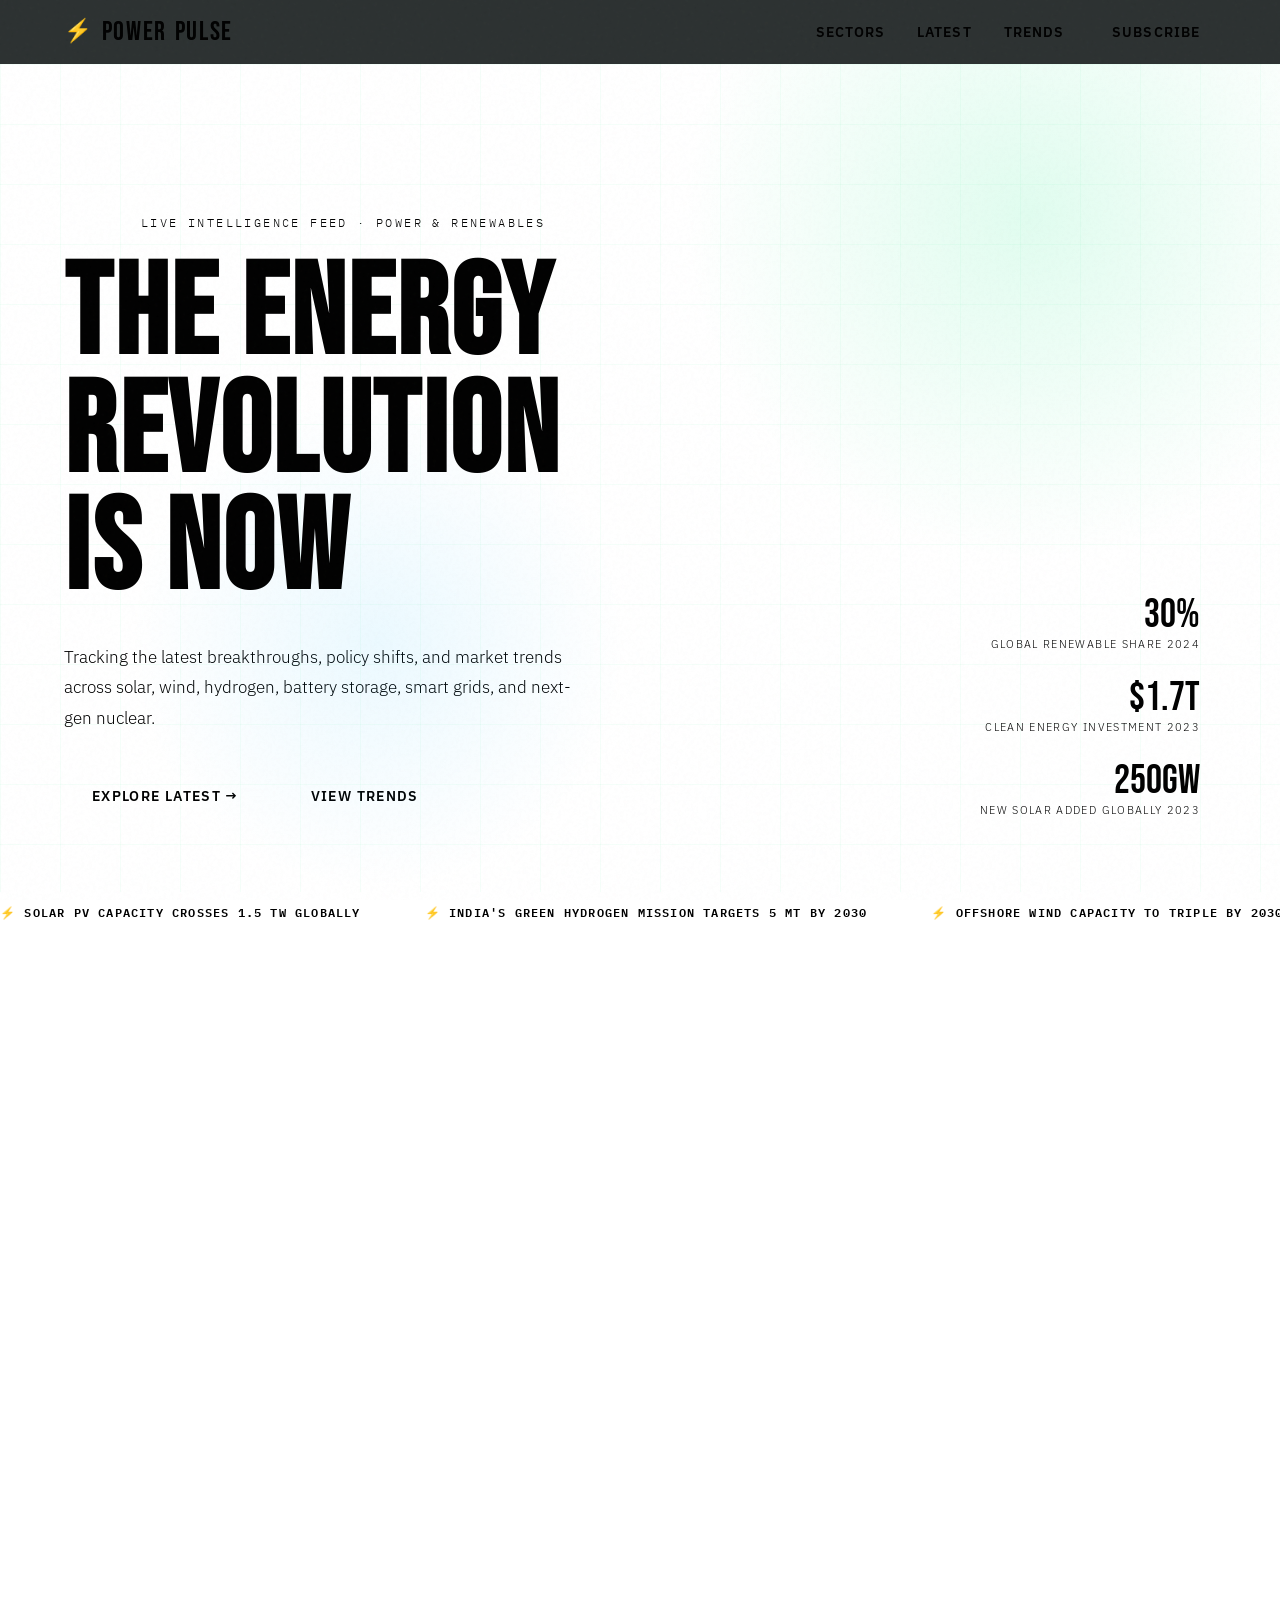
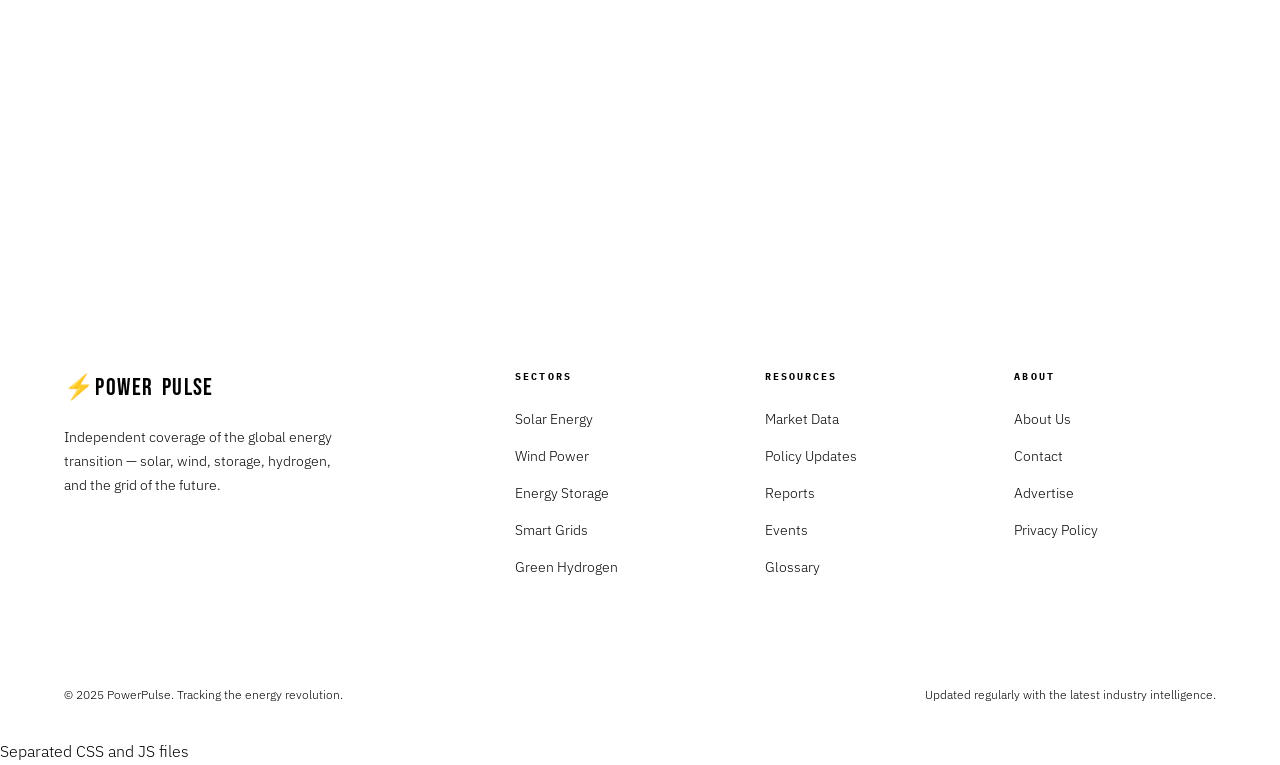
==== index.html @ a7298b65 "Update index.html" ====
<!DOCTYPE html>
<html lang="en">
<head>
  <meta charset="UTF-8" />
  <meta name="viewport" content="width=device-width, initial-scale=1.0"/>
  <title>PowerPulse — Energy & Renewables Intel</title>
  <link href="https://fonts.googleapis.com/css2?family=Bebas+Neue&family=IBM+Plex+Sans:ital,wght@0,300;0,400;0,600;1,300&family=IBM+Plex+Mono:wght@400;600&display=swap" rel="stylesheet"/>
<link rel="stylesheet" href="css/style.css">
</head>
<script src="js/script.js"></script>
<body>

<!-- ─── NAVIGATION ─── -->
<nav>
  <a href="#" class="nav-logo">
    <span class="bolt">⚡</span>Power<span>Pulse</span>
  </a>
  <ul class="nav-links">
    <li><a href="#sectors">Sectors</a></li>
    <li><a href="#featured">Latest</a></li>
    <li><a href="#trends">Trends</a></li>
    <li><a href="#newsletter" class="nav-cta">Subscribe</a></li>
  </ul>
</nav>

<!-- ─── HERO ─── -->
<section class="hero">
  <div class="hero-grid-bg"></div>
  <div class="hero-glow"></div>
  <div class="hero-glow2"></div>

  <div class="hero-eyebrow">
    <span class="live-dot"></span> Live Intelligence Feed · Power & Renewables
  </div>

  <h1>
    THE <span class="hl">ENERGY</span><br>
    <span class="hl2">REVOLUTION</span><br>
    IS NOW
  </h1>

  <p class="hero-sub">
    Tracking the latest breakthroughs, policy shifts, and market trends across solar, wind, hydrogen, battery storage, smart grids, and next-gen nuclear.
  </p>

  <div class="hero-actions">
    <a href="#featured" class="btn btn-primary">Explore Latest →</a>
    <a href="#trends" class="btn btn-ghost">View Trends</a>
  </div>

  <div class="hero-stats">
    <div class="stat">
      <div class="stat-num">30%</div>
      <div class="stat-label">Global renewable share 2024</div>
    </div>
    <div class="stat">
      <div class="stat-num">$1.7T</div>
      <div class="stat-label">Clean energy investment 2023</div>
    </div>
    <div class="stat">
      <div class="stat-num">250GW</div>
      <div class="stat-label">New solar added globally 2023</div>
    </div>
  </div>
</section>

<!-- ─── TICKER ─── -->
<div class="ticker-wrap" aria-hidden="true">
  <div class="ticker">
    <span>Solar PV capacity crosses 1.5 TW globally</span>
    <span>India's green hydrogen mission targets 5 MT by 2030</span>
    <span>Offshore wind capacity to triple by 2030</span>
    <span>EV adoption accelerates battery storage demand</span>
    <span>Perovskite solar cells hit 28% efficiency milestone</span>
    <span>AI-driven smart grid reduces transmission losses by 18%</span>
    <span>Small Modular Reactors receive regulatory green light</span>
    <span>BESS costs drop below $100/kWh threshold</span>
    <!-- duplicate for seamless loop -->
    <span>Solar PV capacity crosses 1.5 TW globally</span>
    <span>India's green hydrogen mission targets 5 MT by 2030</span>
    <span>Offshore wind capacity to triple by 2030</span>
    <span>EV adoption accelerates battery storage demand</span>
    <span>Perovskite solar cells hit 28% efficiency milestone</span>
    <span>AI-driven smart grid reduces transmission losses by 18%</span>
    <span>Small Modular Reactors receive regulatory green light</span>
    <span>BESS costs drop below $100/kWh threshold</span>
  </div>
</div>

<!-- ─── SECTORS ─── -->
<section class="sectors-bg" id="sectors">
  <div class="section-header fade-in">
    <div>
      <div class="section-label">Explore by Sector</div>
      <div class="section-title">Key Technology Domains</div>
    </div>
    <a href="#" class="see-all">All sectors →</a>
  </div>
  <div class="sectors-grid">
    <div class="sector-card fade-in">
      <div class="sector-icon">☀️</div>
      <div class="sector-name">Solar Energy</div>
      <div class="sector-count">42 updates</div>
      <div class="sector-bar"><div class="sector-bar-fill" style="width:92%"></div></div>
    </div>
    <div class="sector-card fade-in">
      <div class="sector-icon">🌬️</div>
      <div class="sector-name">Wind Power</div>
      <div class="sector-count">31 updates</div>
      <div class="sector-bar"><div class="sector-bar-fill" style="width:75%"></div></div>
    </div>
    <div class="sector-card fade-in">
      <div class="sector-icon">🔋</div>
      <div class="sector-name">Energy Storage</div>
      <div class="sector-count">28 updates</div>
      <div class="sector-bar"><div class="sector-bar-fill" style="width:68%"></div></div>
    </div>
    <div class="sector-card fade-in">
      <div class="sector-icon">⚡</div>
      <div class="sector-name">Smart Grids</div>
      <div class="sector-count">24 updates</div>
      <div class="sector-bar"><div class="sector-bar-fill" style="width:58%"></div></div>
    </div>
    <div class="sector-card fade-in">
      <div class="sector-icon">💧</div>
      <div class="sector-name">Green Hydrogen</div>
      <div class="sector-count">19 updates</div>
      <div class="sector-bar"><div class="sector-bar-fill" style="width:46%"></div></div>
    </div>
    <div class="sector-card fade-in">
      <div class="sector-icon">⚛️</div>
      <div class="sector-name">Nuclear / SMR</div>
      <div class="sector-count">15 updates</div>
      <div class="sector-bar"><div class="sector-bar-fill" style="width:36%"></div></div>
    </div>
    <div class="sector-card fade-in">
      <div class="sector-icon">🌊</div>
      <div class="sector-name">Hydro & Marine</div>
      <div class="sector-count">12 updates</div>
      <div class="sector-bar"><div class="sector-bar-fill" style="width:29%"></div></div>
    </div>
    <div class="sector-card fade-in">
      <div class="sector-icon">🤖</div>
      <div class="sector-name">AI & Analytics</div>
      <div class="sector-count">35 updates</div>
      <div class="sector-bar"><div class="sector-bar-fill" style="width:84%"></div></div>
    </div>
  </div>
</section>

<!-- ─── FEATURED ARTICLES ─── -->
<section id="featured" style="padding-top:0;">
  <div class="section-header fade-in" style="padding-top:4rem;">
    <div>
      <div class="section-label">What's Happening Now</div>
      <div class="section-title">Latest Technology Updates</div>
    </div>
    <a href="#" class="see-all">Full archive →</a>
  </div>

  <div class="featured-grid fade-in">

    <!-- FEATURED -->
    <div class="article-card featured">
      <div class="img-placeholder img-solar" style="aspect-ratio:4/3; font-size:6rem; display:flex; align-items:center; justify-content:center;">☀️</div>
      <div class="article-body">
        <div class="article-tag">Solar</div>
        <h2 class="article-title">Perovskite-Silicon Tandem Cells Shatter Efficiency Records — Commercial Rollout by 2026</h2>
        <p class="article-excerpt">
          A consortium of European and Asian manufacturers has demonstrated a 32.5% power conversion efficiency in perovskite-silicon tandem solar cells, opening the door to modules that squeeze far more energy from the same rooftop area. Mass production timelines are now being moved up.
        </p>
        <div class="article-meta">
          <span>May 2025</span>
          <span>·</span>
          <span>5 min read</span>
        </div>
      </div>
    </div>

    <!-- SIDE CARDS -->
    <div class="article-card">
      <div class="img-placeholder img-wind" style="aspect-ratio:16/9; display:flex; align-items:center; justify-content:center; font-size:3rem;">🌬️</div>
      <div class="article-body">
        <div class="article-tag wind">Offshore Wind</div>
        <h3 class="article-title">15 MW Turbines Now Standard as Offshore Wind Enters Its Gigawatt Era</h3>
        <p class="article-excerpt">Turbine sizes are growing faster than the grid can absorb, forcing new approaches to cable design and grid interconnection.</p>
        <div class="article-meta"><span>May 2025</span><span>·</span><span>4 min read</span></div>
      </div>
    </div>

    <div class="article-card">
      <div class="img-placeholder img-batt" style="aspect-ratio:16/9; display:flex; align-items:center; justify-content:center; font-size:3rem;">🔋</div>
      <div class="article-body">
        <div class="article-tag batt">Storage</div>
        <h3 class="article-title">Sodium-Ion Batteries Hit Cost Parity with LFP — A New Era for Grid Storage</h3>
        <p class="article-excerpt">CATL and BYD both announced sodium-ion lines priced below $80/kWh, removing the last barrier to utility-scale deployment.</p>
        <div class="article-meta"><span>Apr 2025</span><span>·</span><span>3 min read</span></div>
      </div>
    </div>
  </div>

  <!-- ROW 2 -->
  <div style="display:grid; grid-template-columns: repeat(auto-fill, minmax(300px,1fr)); gap:1px; margin-top:1px;">

    <div class="article-card fade-in">
      <div class="img-placeholder img-h2" style="aspect-ratio:16/9; display:flex; align-items:center; justify-content:center; font-size:3rem;">💧</div>
      <div class="article-body">
        <div class="article-tag h2">Hydrogen</div>
        <h3 class="article-title">India's National Green Hydrogen Mission: Where It Stands and What Comes Next</h3>
        <div class="article-meta"><span>Apr 2025</span><span>·</span><span>6 min read</span></div>
      </div>
    </div>

    <div class="article-card fade-in">
      <div class="img-placeholder img-grid" style="aspect-ratio:16/9; display:flex; align-items:center; justify-content:center; font-size:3rem;">⚡</div>
      <div class="article-body">
        <div class="article-tag grid">Smart Grid</div>
        <h3 class="article-title">AI-Powered Demand Forecasting Cuts Grid Curtailment of Renewables by 22%</h3>
        <div class="article-meta"><span>Apr 2025</span><span>·</span><span>4 min read</span></div>
      </div>
    </div>

    <div class="article-card fade-in">
      <div class="img-placeholder img-nuke" style="aspect-ratio:16/9; display:flex; align-items:center; justify-content:center; font-size:3rem;">⚛️</div>
      <div class="article-body">
        <div class="article-tag nuke">Nuclear</div>
        <h3 class="article-title">Small Modular Reactors: The Technology Explained, and Why Big Power Players Are Betting Big</h3>
        <div class="article-meta"><span>Mar 2025</span><span>·</span><span>8 min read</span></div>
      </div>
    </div>

  </div>
</section>

<!-- ─── TRENDS TABLE ─── -->
<section class="trends-section" id="trends">
  <div class="section-header fade-in">
    <div>
      <div class="section-label">Market Intelligence</div>
      <div class="section-title">Top Trending Technologies</div>
    </div>
  </div>

  <div class="fade-in" style="overflow-x:auto;">
    <table class="trends-table">
      <thead>
        <tr>
          <th>#</th>
          <th>Technology / Trend</th>
          <th>Status</th>
          <th>Momentum</th>
          <th>Region Focus</th>
        </tr>
      </thead>
      <tbody>
        <tr>
          <td class="trend-rank">01</td>
          <td>
            <div class="trend-name">Perovskite Solar Cells</div>
            <div class="trend-desc">Next-gen PV with 30%+ efficiency potential</div>
          </td>
          <td><span class="badge badge-hot">🔥 Hot</span></td>
          <td><div class="trend-bar-wrap"><div class="trend-bar-fill" style="width:96%"></div></div></td>
          <td><span style="color:var(--muted);font-size:.8rem">Global</span></td>
        </tr>
        <tr>
          <td class="trend-rank">02</td>
          <td>
            <div class="trend-name">Grid-Scale Battery Storage (BESS)</div>
            <div class="trend-desc">LFP and sodium-ion driving utility deployments</div>
          </td>
          <td><span class="badge badge-up">↑ Rising</span></td>
          <td><div class="trend-bar-wrap"><div class="trend-bar-fill" style="width:90%"></div></div></td>
          <td><span style="color:var(--muted);font-size:.8rem">USA, India, EU</span></td>
        </tr>
        <tr>
          <td class="trend-rank">03</td>
          <td>
            <div class="trend-name">Green Hydrogen Production</div>
            <div class="trend-desc">Electrolysis-based H₂ for industry decarbonization</div>
          </td>
          <td><span class="badge badge-up">↑ Rising</span></td>
          <td><div class="trend-bar-wrap"><div class="trend-bar-fill" style="width:82%"></div></div></td>
          <td><span style="color:var(--muted);font-size:.8rem">India, EU, ME</span></td>
        </tr>
        <tr>
          <td class="trend-rank">04</td>
          <td>
            <div class="trend-name">AI-Driven Grid Management</div>
            <div class="trend-desc">Machine learning for load forecasting and DERMS</div>
          </td>
          <td><span class="badge badge-new">★ New</span></td>
          <td><div class="trend-bar-wrap"><div class="trend-bar-fill" style="width:78%"></div></div></td>
          <td><span style="color:var(--muted);font-size:.8rem">Global</span></td>
        </tr>
        <tr>
          <td class="trend-rank">05</td>
          <td>
            <div class="trend-name">Offshore Floating Wind</div>
            <div class="trend-desc">Deep-water turbines unlocking vast ocean resources</div>
          </td>
          <td><span class="badge badge-watch">◎ Watch</span></td>
          <td><div class="trend-bar-wrap"><div class="trend-bar-fill" style="width:71%"></div></div></td>
          <td><span style="color:var(--muted);font-size:.8rem">Norway, UK, Japan</span></td>
        </tr>
        <tr>
          <td class="trend-rank">06</td>
          <td>
            <div class="trend-name">Small Modular Reactors (SMR)</div>
            <div class="trend-desc">Factory-built nuclear for baseload reliability</div>
          </td>
          <td><span class="badge badge-watch">◎ Watch</span></td>
          <td><div class="trend-bar-wrap"><div class="trend-bar-fill" style="width:62%"></div></div></td>
          <td><span style="color:var(--muted);font-size:.8rem">USA, Canada, UK</span></td>
        </tr>
        <tr>
          <td class="trend-rank">07</td>
          <td>
            <div class="trend-name">Vehicle-to-Grid (V2G)</div>
            <div class="trend-desc">EVs as distributed storage assets for the grid</div>
          </td>
          <td><span class="badge badge-new">★ New</span></td>
          <td><div class="trend-bar-wrap"><div class="trend-bar-fill" style="width:55%"></div></div></td>
          <td><span style="color:var(--muted);font-size:.8rem">Europe, China</span></td>
        </tr>
        <tr>
          <td class="trend-rank">08</td>
          <td>
            <div class="trend-name">Agrivoltaics</div>
            <div class="trend-desc">Dual-use solar panels over farmland</div>
          </td>
          <td><span class="badge badge-up">↑ Rising</span></td>
          <td><div class="trend-bar-wrap"><div class="trend-bar-fill" style="width:48%"></div></div></td>
          <td><span style="color:var(--muted);font-size:.8rem">India, Germany</span></td>
        </tr>
      </tbody>
    </table>
  </div>
</section>

<!-- ─── NEWSLETTER ─── -->
<div class="newsletter fade-in" id="newsletter">
  <div class="section-label" style="margin-bottom:1rem;">Stay Ahead of the Curve</div>
  <h2>Get the <span class="hl">Energy</span> Brief</h2>
  <p>Weekly digest of the biggest developments in renewable energy and power sector technology, delivered to your inbox.</p>
  <div class="newsletter-form">
    <input type="email" placeholder="your@email.com" />
    <button type="button">Subscribe →</button>
  </div>
</div>

<!-- ─── FOOTER ─── -->
<footer>
  <div class="footer-top">
    <div class="footer-brand">
      <div class="nav-logo" style="font-size:1.5rem;">⚡Power<span style="color:var(--text)">Pulse</span></div>
      <p>Independent coverage of the global energy transition — solar, wind, storage, hydrogen, and the grid of the future.</p>
    </div>
    <div class="footer-col">
      <h4>Sectors</h4>
      <ul>
        <li><a href="#">Solar Energy</a></li>
        <li><a href="#">Wind Power</a></li>
        <li><a href="#">Energy Storage</a></li>
        <li><a href="#">Smart Grids</a></li>
        <li><a href="#">Green Hydrogen</a></li>
      </ul>
    </div>
    <div class="footer-col">
      <h4>Resources</h4>
      <ul>
        <li><a href="#">Market Data</a></li>
        <li><a href="#">Policy Updates</a></li>
        <li><a href="#">Reports</a></li>
        <li><a href="#">Events</a></li>
        <li><a href="#">Glossary</a></li>
      </ul>
    </div>
    <div class="footer-col">
      <h4>About</h4>
      <ul>
        <li><a href="#">About Us</a></li>
        <li><a href="#">Contact</a></li>
        <li><a href="#">Advertise</a></li>
        <li><a href="#">Privacy Policy</a></li>
      </ul>
    </div>
  </div>
  <div class="footer-bottom">
    <p>© 2025 PowerPulse. Tracking the energy revolution.</p>
    <p><span class="live-dot"></span>Updated regularly with the latest industry intelligence.</p>
  </div>
</footer>


</body>
</html>
Separated CSS and JS files
---- css/style.css ----
<style>
    :root {
      --bg: #080e0d;
      --surface: #0d1614;
      --card: #111c19;
      --border: #1e3330;
      --accent: #00e87a;
      --accent2: #ffe033;
      --accent3: #00b4ff;
      --text: #e8f0ee;
      --muted: #6b8c85;
      --danger: #ff4d4d;
    }

    *, *::before, *::after { box-sizing: border-box; margin: 0; padding: 0; }

    html { scroll-behavior: smooth; }

    body {
      background: var(--bg);
      color: var(--text);
      font-family: 'IBM Plex Sans', sans-serif;
      font-weight: 300;
      line-height: 1.7;
      overflow-x: hidden;
    }

    /* ─── NOISE OVERLAY ─── */
    body::before {
      content: '';
      position: fixed; inset: 0;
      background-image: url("data:image/svg+xml,%3Csvg viewBox='0 0 256 256' xmlns='http://www.w3.org/2000/svg'%3E%3Cfilter id='noise'%3E%3CfeTurbulence type='fractalNoise' baseFrequency='0.9' numOctaves='4' stitchTiles='stitch'/%3E%3C/filter%3E%3Crect width='100%25' height='100%25' filter='url(%23noise)' opacity='0.04'/%3E%3C/svg%3E");
      pointer-events: none; z-index: 9999; opacity: 0.5;
    }

    /* ─── SCROLLBAR ─── */
    ::-webkit-scrollbar { width: 4px; }
    ::-webkit-scrollbar-track { background: var(--bg); }
    ::-webkit-scrollbar-thumb { background: var(--accent); border-radius: 2px; }

    /* ─── NAV ─── */
    nav {
      position: sticky; top: 0; z-index: 100;
      display: flex; align-items: center; justify-content: space-between;
      padding: 0 5vw;
      height: 64px;
      background: rgba(8,14,13,0.85);
      backdrop-filter: blur(12px);
      border-bottom: 1px solid var(--border);
    }

    .nav-logo {
      font-family: 'Bebas Neue', sans-serif;
      font-size: 1.7rem;
      letter-spacing: 0.06em;
      color: var(--accent);
      text-decoration: none;
      display: flex; align-items: center; gap: 8px;
    }
    .nav-logo span { color: var(--text); }

    .bolt { color: var(--accent2); font-size: 1.4rem; }

    .nav-links { display: flex; gap: 2rem; list-style: none; }
    .nav-links a {
      color: var(--muted); text-decoration: none;
      font-size: 0.85rem; font-weight: 600; letter-spacing: 0.08em;
      text-transform: uppercase; transition: color .2s;
    }
    .nav-links a:hover { color: var(--accent); }

    .nav-cta {
      background: var(--accent); color: #000 !important;
      padding: 6px 16px; border-radius: 3px;
    }
    .nav-cta:hover { background: var(--accent2) !important; color: #000 !important; }

    /* ─── HERO ─── */
    .hero {
      position: relative;
      min-height: 92vh;
      display: flex; flex-direction: column; justify-content: flex-end;
      padding: 0 5vw 8vh;
      overflow: hidden;
    }

    .hero-grid-bg {
      position: absolute; inset: 0;
      background-image:
        linear-gradient(rgba(0,232,122,0.04) 1px, transparent 1px),
        linear-gradient(90deg, rgba(0,232,122,0.04) 1px, transparent 1px);
      background-size: 60px 60px;
      animation: gridDrift 20s linear infinite;
    }

    @keyframes gridDrift {
      from { transform: translateY(0); }
      to   { transform: translateY(60px); }
    }

    .hero-glow {
      position: absolute;
      width: 700px; height: 700px;
      background: radial-gradient(circle, rgba(0,232,122,0.12) 0%, transparent 70%);
      top: -200px; right: -100px;
      animation: pulse 6s ease-in-out infinite alternate;
    }

    .hero-glow2 {
      position: absolute;
      width: 500px; height: 500px;
      background: radial-gradient(circle, rgba(0,180,255,0.08) 0%, transparent 70%);
      bottom: 0; left: 10%;
      animation: pulse 8s ease-in-out infinite alternate-reverse;
    }

    @keyframes pulse { from { opacity: .6; } to { opacity: 1; } }

    .hero-eyebrow {
      font-family: 'IBM Plex Mono', monospace;
      font-size: 0.75rem; letter-spacing: 0.2em;
      color: var(--accent); text-transform: uppercase;
      margin-bottom: 1.5rem;
      display: flex; align-items: center; gap: 12px;
    }
    .hero-eyebrow::before {
      content: ''; display: block;
      width: 40px; height: 1px; background: var(--accent);
    }

    .hero h1 {
      font-family: 'Bebas Neue', sans-serif;
      font-size: clamp(4rem, 10vw, 10rem);
      line-height: 0.92;
      letter-spacing: 0.02em;
      margin-bottom: 2rem;
      position: relative;
    }

    .hero h1 .hl { color: var(--accent); }
    .hero h1 .hl2 { color: var(--accent2); }

    .hero-sub {
      max-width: 520px;
      font-size: 1.05rem; color: var(--muted);
      margin-bottom: 2.5rem;
      line-height: 1.8;
    }

    .hero-actions { display: flex; gap: 1rem; flex-wrap: wrap; }

    .btn {
      display: inline-flex; align-items: center; gap: 8px;
      padding: 12px 28px;
      font-size: 0.85rem; font-weight: 600; letter-spacing: 0.1em;
      text-transform: uppercase; text-decoration: none;
      border: none; cursor: pointer; transition: all .25s;
      font-family: 'IBM Plex Sans', sans-serif;
    }
    .btn-primary { background: var(--accent); color: #000; }
    .btn-primary:hover { background: var(--accent2); transform: translateY(-2px); }
    .btn-ghost {
      background: transparent; color: var(--text);
      border: 1px solid var(--border);
    }
    .btn-ghost:hover { border-color: var(--accent); color: var(--accent); }

    .hero-stats {
      position: absolute; right: 5vw; bottom: 8vh;
      display: flex; flex-direction: column; gap: 1.5rem;
    }

    .stat {
      text-align: right;
      border-right: 2px solid var(--accent);
      padding-right: 1rem;
    }
    .stat-num {
      font-family: 'Bebas Neue', sans-serif;
      font-size: 2.5rem; color: var(--accent);
      line-height: 1;
    }
    .stat-label {
      font-size: 0.7rem; color: var(--muted);
      letter-spacing: 0.12em; text-transform: uppercase;
    }

    /* ─── TICKER ─── */
    .ticker-wrap {
      background: var(--accent);
      padding: 10px 0;
      overflow: hidden;
    }
    .ticker {
      display: flex; gap: 4rem;
      animation: ticker 30s linear infinite;
      white-space: nowrap;
    }
    .ticker span {
      font-family: 'IBM Plex Mono', monospace;
      font-size: 0.75rem; font-weight: 600;
      letter-spacing: 0.1em; color: #000;
      text-transform: uppercase;
      flex-shrink: 0;
    }
    .ticker span::before { content: '⚡ '; }

    @keyframes ticker {
      from { transform: translateX(0); }
      to   { transform: translateX(-50%); }
    }

    /* ─── SECTIONS ─── */
    section { padding: 6rem 5vw; }

    .section-header {
      display: flex; align-items: flex-end; justify-content: space-between;
      margin-bottom: 3rem;
      padding-bottom: 1.5rem;
      border-bottom: 1px solid var(--border);
      flex-wrap: wrap; gap: 1rem;
    }

    .section-label {
      font-family: 'IBM Plex Mono', monospace;
      font-size: 0.7rem; letter-spacing: 0.2em;
      color: var(--accent); text-transform: uppercase;
      margin-bottom: 0.5rem;
    }

    .section-title {
      font-family: 'Bebas Neue', sans-serif;
      font-size: clamp(2rem, 5vw, 3.5rem);
      letter-spacing: 0.03em;
      line-height: 1;
    }

    .see-all {
      color: var(--muted); text-decoration: none;
      font-size: 0.8rem; letter-spacing: 0.1em; text-transform: uppercase;
      font-weight: 600;
      display: flex; align-items: center; gap: 6px;
      transition: color .2s;
    }
    .see-all:hover { color: var(--accent); }

    /* ─── FEATURED ARTICLES ─── */
    .featured-grid {
      display: grid;
      grid-template-columns: 2fr 1fr;
      grid-template-rows: auto auto;
      gap: 1.5px;
    }

    .article-card {
      background: var(--card);
      position: relative; overflow: hidden;
      cursor: pointer;
      transition: background .25s;
      border: 1px solid var(--border);
    }
    .article-card:hover { background: #162420; }

    .article-card.featured { grid-row: span 2; }

    .article-img {
      width: 100%; aspect-ratio: 16/9;
      object-fit: cover; display: block;
      filter: grayscale(30%) brightness(0.7);
      transition: filter .4s;
    }
    .article-card.featured .article-img { aspect-ratio: 4/3; }
    .article-card:hover .article-img { filter: grayscale(0%) brightness(0.9); }

    /* Placeholder gradient images */
    .img-solar { background: linear-gradient(135deg, #ff8c00 0%, #ffd700 50%, #ff4500 100%); }
    .img-wind  { background: linear-gradient(135deg, #00b4ff 0%, #0047ff 60%, #7b2fff 100%); }
    .img-grid  { background: linear-gradient(135deg, #00e87a 0%, #005c30 60%, #001a0d 100%); }
    .img-hydro { background: linear-gradient(135deg, #00cfff 0%, #0080b3 60%, #003850 100%); }
    .img-nuke  { background: linear-gradient(135deg, #a0ff60 0%, #3db800 60%, #1a5200 100%); }
    .img-batt  { background: linear-gradient(135deg, #ffe033 0%, #ff9500 60%, #c43c00 100%); }
    .img-h2    { background: linear-gradient(135deg, #ff66cc 0%, #9933ff 60%, #1a0040 100%); }

    .img-placeholder {
      width: 100%;
      display: flex; align-items: center; justify-content: center;
      font-size: 4rem;
    }
    .article-card.featured .img-placeholder { aspect-ratio: 4/3; }
    .img-placeholder:not(.article-card.featured *) { aspect-ratio: 16/9; }

    .article-body { padding: 1.5rem; }
    .article-card.featured .article-body { padding: 2rem; }

    .article-tag {
      display: inline-block;
      font-family: 'IBM Plex Mono', monospace;
      font-size: 0.65rem; letter-spacing: 0.15em;
      text-transform: uppercase;
      padding: 3px 8px;
      margin-bottom: 0.75rem;
      background: rgba(0,232,122,0.12);
      color: var(--accent);
      border: 1px solid rgba(0,232,122,0.25);
    }
    .article-tag.wind  { background: rgba(0,180,255,0.12); color: var(--accent3); border-color: rgba(0,180,255,0.25); }
    .article-tag.grid  { background: rgba(255,224,51,0.12); color: var(--accent2); border-color: rgba(255,224,51,0.25); }
    .article-tag.hydro { background: rgba(0,207,255,0.12); color: #00cfff;        border-color: rgba(0,207,255,0.25); }
    .article-tag.nuke  { background: rgba(160,255,96,0.12); color: #a0ff60;       border-color: rgba(160,255,96,0.25); }
    .article-tag.batt  { background: rgba(255,224,51,0.12); color: var(--accent2); border-color: rgba(255,224,51,0.25); }
    .article-tag.h2    { background: rgba(255,102,204,0.12); color: #ff66cc;      border-color: rgba(255,102,204,0.25); }

    .article-title {
      font-family: 'IBM Plex Sans', sans-serif;
      font-weight: 600;
      line-height: 1.35;
      margin-bottom: 0.75rem;
      transition: color .2s;
    }
    .article-card.featured .article-title { font-size: 1.5rem; }
    .article-title { font-size: 1rem; }
    .article-card:hover .article-title { color: var(--accent); }

    .article-meta {
      font-size: 0.72rem; color: var(--muted);
      font-family: 'IBM Plex Mono', monospace;
      display: flex; gap: 1rem; align-items: center;
    }

    .article-excerpt {
      font-size: 0.9rem; color: var(--muted);
      margin-bottom: 1rem;
      line-height: 1.75;
    }

    /* ─── TECH SECTORS ─── */
    .sectors-bg { background: var(--surface); }

    .sectors-grid {
      display: grid;
      grid-template-columns: repeat(auto-fill, minmax(200px, 1fr));
      gap: 1px;
    }

    .sector-card {
      background: var(--card);
      padding: 2.5rem 2rem;
      position: relative; overflow: hidden;
      cursor: pointer;
      transition: background .25s, transform .25s;
      border: 1px solid var(--border);
      display: flex; flex-direction: column; gap: 1rem;
    }
    .sector-card:hover { background: #162420; transform: translateY(-4px); }

    .sector-icon {
      font-size: 2.5rem;
      filter: grayscale(0);
    }

    .sector-name {
      font-family: 'Bebas Neue', sans-serif;
      font-size: 1.5rem; letter-spacing: 0.05em;
      line-height: 1;
    }

    .sector-count {
      font-family: 'IBM Plex Mono', monospace;
      font-size: 0.7rem; color: var(--muted);
      letter-spacing: 0.12em; text-transform: uppercase;
    }

    .sector-bar {
      height: 2px; background: var(--border);
      margin-top: auto;
    }
    .sector-bar-fill {
      height: 100%;
      background: var(--accent);
      transition: width .6s ease;
    }

    /* ─── TRENDS TABLE ─── */
    .trends-section { background: var(--bg); }

    .trends-table {
      width: 100%;
      border-collapse: collapse;
    }
    .trends-table th {
      font-family: 'IBM Plex Mono', monospace;
      font-size: 0.65rem; letter-spacing: 0.15em;
      text-transform: uppercase; color: var(--muted);
      padding: 0.75rem 1rem;
      text-align: left;
      border-bottom: 1px solid var(--border);
    }
    .trends-table td {
      padding: 1.25rem 1rem;
      border-bottom: 1px solid var(--border);
      font-size: 0.9rem;
      vertical-align: middle;
    }
    .trends-table tr { transition: background .2s; }
    .trends-table tbody tr:hover { background: var(--card); }

    .trend-rank {
      font-family: 'Bebas Neue', sans-serif;
      font-size: 1.5rem; color: var(--border);
      width: 50px;
    }
    .trend-name { font-weight: 600; color: var(--text); }
    .trend-desc { font-size: 0.8rem; color: var(--muted); margin-top: 3px; }

    .badge {
      display: inline-block;
      padding: 3px 10px;
      font-size: 0.65rem; letter-spacing: 0.1em;
      font-family: 'IBM Plex Mono', monospace;
      text-transform: uppercase;
      border-radius: 2px;
    }
    .badge-hot  { background: rgba(255,77,77,0.15); color: #ff4d4d; }
    .badge-up   { background: rgba(0,232,122,0.15); color: var(--accent); }
    .badge-new  { background: rgba(0,180,255,0.15); color: var(--accent3); }
    .badge-watch { background: rgba(255,224,51,0.15); color: var(--accent2); }

    .trend-bar-wrap {
      width: 120px; height: 4px;
      background: var(--border); border-radius: 2px;
    }
    .trend-bar-fill {
      height: 100%; border-radius: 2px;
      background: linear-gradient(90deg, var(--accent), var(--accent3));
    }

    /* ─── NEWSLETTER ─── */
    .newsletter {
      background: var(--card);
      border: 1px solid var(--border);
      padding: 5rem;
      text-align: center;
      position: relative; overflow: hidden;
      margin: 0 5vw 6rem;
    }

    .newsletter::before {
      content: '';
      position: absolute;
      width: 600px; height: 600px;
      background: radial-gradient(circle, rgba(0,232,122,0.07) 0%, transparent 65%);
      top: 50%; left: 50%;
      transform: translate(-50%, -50%);
    }

    .newsletter h2 {
      font-family: 'Bebas Neue', sans-serif;
      font-size: clamp(2.5rem, 6vw, 5rem);
      letter-spacing: 0.04em;
      margin-bottom: 1rem;
      position: relative;
    }
    .newsletter h2 .hl { color: var(--accent); }

    .newsletter p {
      color: var(--muted); max-width: 500px;
      margin: 0 auto 2.5rem;
      position: relative;
    }

    .newsletter-form {
      display: flex; gap: 0; max-width: 480px; margin: 0 auto;
      position: relative;
    }
    .newsletter-form input {
      flex: 1;
      background: var(--bg); color: var(--text);
      border: 1px solid var(--border);
      border-right: none;
      padding: 14px 20px;
      font-family: 'IBM Plex Sans', sans-serif;
      font-size: 0.9rem;
      outline: none;
      transition: border-color .2s;
    }
    .newsletter-form input:focus { border-color: var(--accent); }
    .newsletter-form input::placeholder { color: var(--muted); }

    .newsletter-form button {
      background: var(--accent); color: #000;
      border: none; padding: 14px 24px;
      font-family: 'IBM Plex Sans', sans-serif;
      font-size: 0.8rem; font-weight: 700;
      letter-spacing: 0.1em; text-transform: uppercase;
      cursor: pointer; transition: background .2s;
    }
    .newsletter-form button:hover { background: var(--accent2); }

    /* ─── FOOTER ─── */
    footer {
      background: var(--surface);
      border-top: 1px solid var(--border);
      padding: 4rem 5vw 2rem;
    }

    .footer-top {
      display: grid;
      grid-template-columns: 2fr 1fr 1fr 1fr;
      gap: 3rem;
      margin-bottom: 3rem;
      padding-bottom: 3rem;
      border-bottom: 1px solid var(--border);
    }

    .footer-brand p {
      color: var(--muted); font-size: 0.85rem;
      max-width: 280px; margin-top: 1rem; line-height: 1.8;
    }

    .footer-col h4 {
      font-family: 'IBM Plex Mono', monospace;
      font-size: 0.65rem; letter-spacing: 0.2em;
      text-transform: uppercase; color: var(--accent);
      margin-bottom: 1.25rem;
    }

    .footer-col ul { list-style: none; }
    .footer-col li { margin-bottom: 0.6rem; }
    .footer-col a {
      color: var(--muted); text-decoration: none;
      font-size: 0.85rem; transition: color .2s;
    }
    .footer-col a:hover { color: var(--text); }

    .footer-bottom {
      display: flex; justify-content: space-between; align-items: center;
      flex-wrap: wrap; gap: 1rem;
    }
    .footer-bottom p { font-size: 0.75rem; color: var(--muted); }

    .live-dot {
      display: inline-block; width: 7px; height: 7px;
      background: var(--accent); border-radius: 50%;
      margin-right: 6px;
      animation: blink 1.5s ease-in-out infinite;
    }
    @keyframes blink {
      0%, 100% { opacity: 1; }
      50% { opacity: 0.2; }
    }

    /* ─── ANIMATIONS ─── */
    .fade-in {
      opacity: 0; transform: translateY(30px);
      transition: opacity .7s ease, transform .7s ease;
    }
    .fade-in.visible { opacity: 1; transform: translateY(0); }

    /* ─── RESPONSIVE ─── */
    @media (max-width: 900px) {
      .featured-grid { grid-template-columns: 1fr; }
      .article-card.featured { grid-row: span 1; }
      .hero-stats { position: static; flex-direction: row; margin-top: 2rem; }
      .footer-top { grid-template-columns: 1fr 1fr; }
      nav .nav-links { display: none; }
    }
    @media (max-width: 600px) {
      .hero { min-height: 80vh; padding-bottom: 4vh; }
      .newsletter { padding: 3rem 1.5rem; margin: 0 1rem 3rem; }
      .newsletter-form { flex-direction: column; }
      .newsletter-form input { border-right: 1px solid var(--border); }
      .footer-top { grid-template-columns: 1fr; gap: 2rem; }
      .trends-table th:nth-child(3),
      .trends-table td:nth-child(3),
      .trends-table th:nth-child(5),
      .trends-table td:nth-child(5) { display: none; }
    }
  </style>
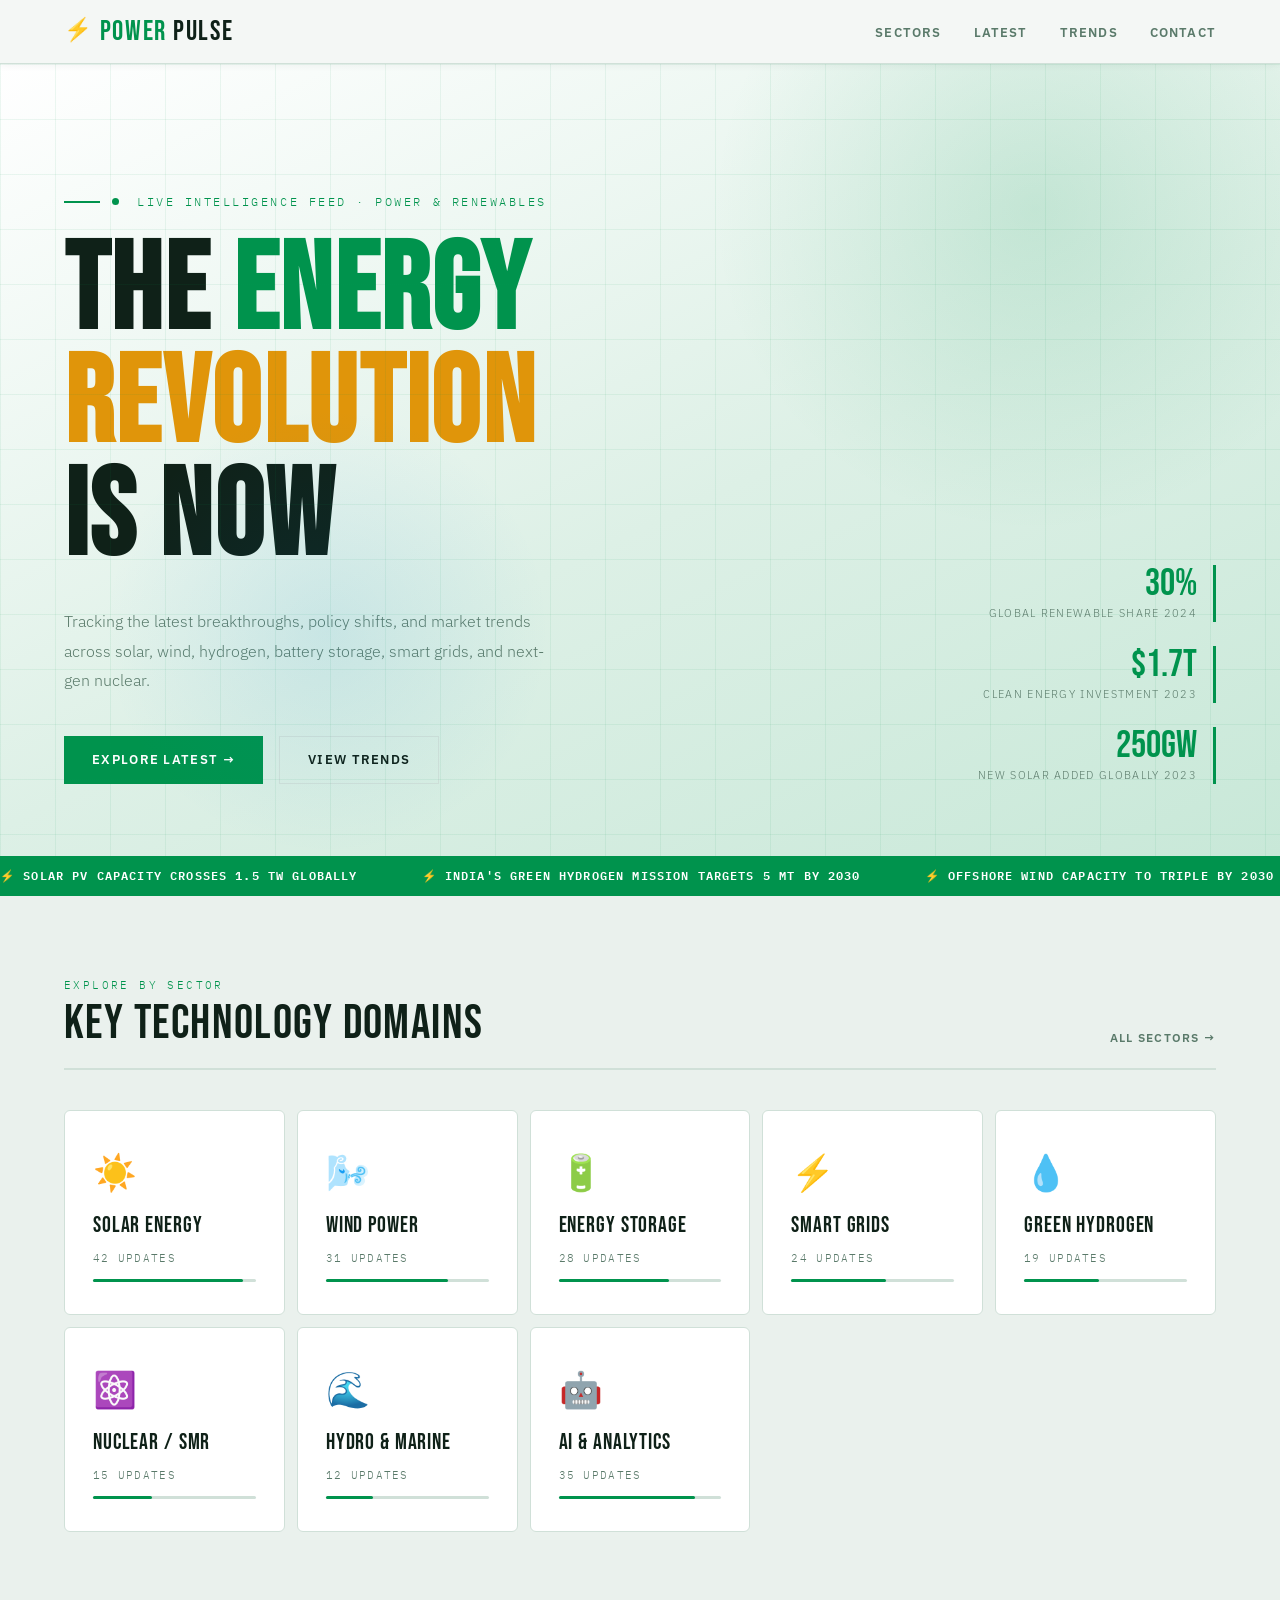
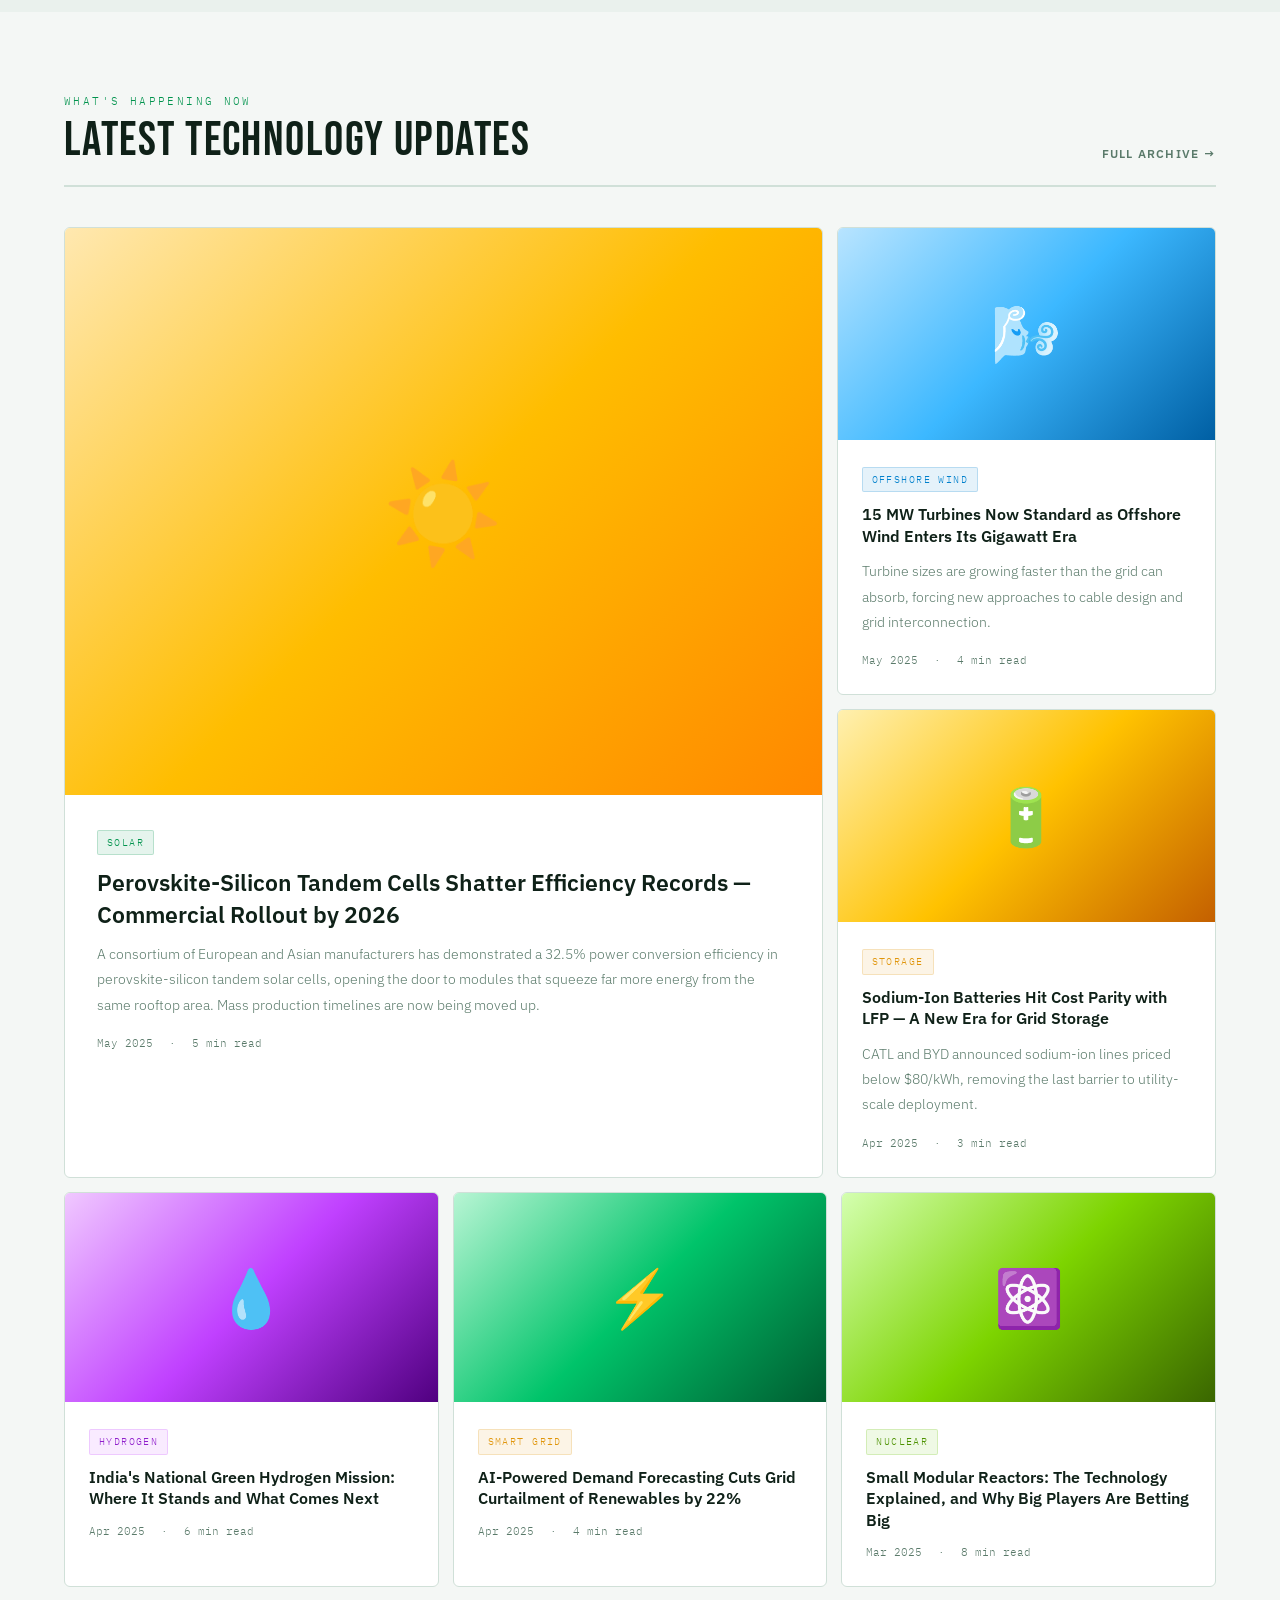
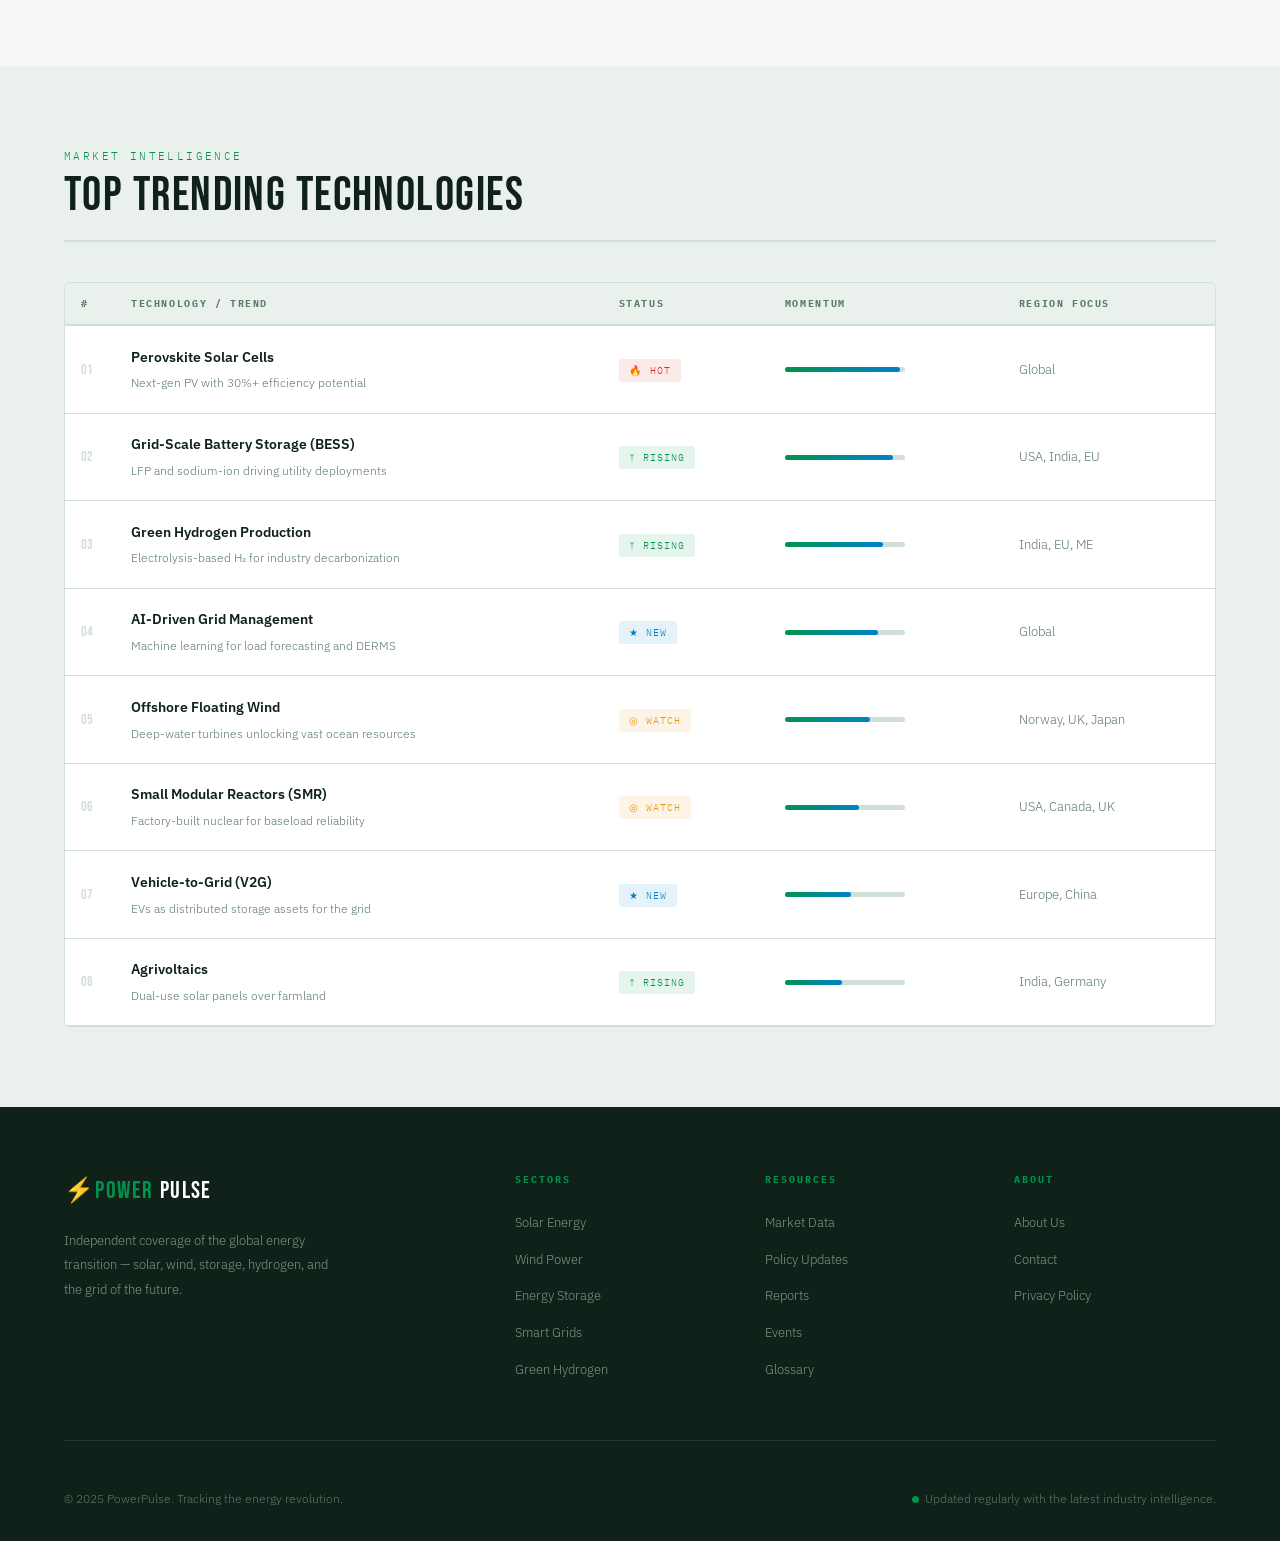
==== commit b2d1d0c9: "Add files via upload" ====
--- a/index.html
+++ b/index.html
@@ -5,66 +5,339 @@
   <meta name="viewport" content="width=device-width, initial-scale=1.0"/>
   <title>PowerPulse — Energy & Renewables Intel</title>
   <link href="https://fonts.googleapis.com/css2?family=Bebas+Neue&family=IBM+Plex+Sans:ital,wght@0,300;0,400;0,600;1,300&family=IBM+Plex+Mono:wght@400;600&display=swap" rel="stylesheet"/>
-<link rel="stylesheet" href="css/style.css">
+  <style>
+    :root {
+      --bg:      #f4f7f5;
+      --surface: #eaf1ed;
+      --card:    #ffffff;
+      --border:  #d0e0d8;
+      --accent:  #00934d;
+      --accent2: #e0950a;
+      --accent3: #0080cc;
+      --text:    #0f2118;
+      --muted:   #5a7a6a;
+      --danger:  #d93025;
+    }
+    *, *::before, *::after { box-sizing: border-box; margin: 0; padding: 0; }
+    html { scroll-behavior: smooth; }
+    body {
+      background: var(--bg);
+      color: var(--text);
+      font-family: 'IBM Plex Sans', sans-serif;
+      font-weight: 300;
+      line-height: 1.7;
+      overflow-x: hidden;
+    }
+    ::-webkit-scrollbar { width: 5px; }
+    ::-webkit-scrollbar-track { background: var(--bg); }
+    ::-webkit-scrollbar-thumb { background: var(--accent); border-radius: 3px; }
+
+    /* NAV */
+    nav {
+      position: sticky; top: 0; z-index: 100;
+      display: flex; align-items: center; justify-content: space-between;
+      padding: 0 5vw; height: 64px;
+      background: rgba(244,247,245,0.94);
+      backdrop-filter: blur(14px);
+      border-bottom: 1px solid var(--border);
+      box-shadow: 0 1px 8px rgba(0,0,0,0.06);
+    }
+    .nav-logo {
+      font-family: 'Bebas Neue', sans-serif;
+      font-size: 1.75rem; letter-spacing: 0.06em;
+      color: var(--accent); text-decoration: none;
+      display: flex; align-items: center; gap: 6px;
+    }
+    .nav-logo span { color: var(--text); }
+    .bolt { color: var(--accent2); font-size: 1.4rem; }
+    .nav-links { display: flex; gap: 2rem; list-style: none; }
+    .nav-links a {
+      color: var(--muted); text-decoration: none;
+      font-size: 0.82rem; font-weight: 600; letter-spacing: 0.09em;
+      text-transform: uppercase; transition: color .2s;
+    }
+    .nav-links a:hover { color: var(--accent); }
+
+    /* HERO */
+    .hero {
+      position: relative; min-height: 88vh;
+      display: flex; flex-direction: column; justify-content: flex-end;
+      padding: 0 5vw 8vh; overflow: hidden;
+      background: linear-gradient(155deg, #ffffff 0%, #ddf0e6 55%, #c8e8d8 100%);
+    }
+    .hero-grid-bg {
+      position: absolute; inset: 0;
+      background-image:
+        linear-gradient(rgba(0,147,77,0.07) 1px, transparent 1px),
+        linear-gradient(90deg, rgba(0,147,77,0.07) 1px, transparent 1px);
+      background-size: 55px 55px;
+      animation: gridDrift 22s linear infinite;
+    }
+    @keyframes gridDrift { from{transform:translateY(0)} to{transform:translateY(55px)} }
+    .hero-glow {
+      position: absolute; width: 650px; height: 650px;
+      background: radial-gradient(circle, rgba(0,147,77,0.14) 0%, transparent 70%);
+      top: -180px; right: -80px;
+      animation: glowPulse 7s ease-in-out infinite alternate;
+    }
+    .hero-glow2 {
+      position: absolute; width: 450px; height: 450px;
+      background: radial-gradient(circle, rgba(0,128,204,0.1) 0%, transparent 70%);
+      bottom: 0; left: 8%;
+      animation: glowPulse 9s ease-in-out infinite alternate-reverse;
+    }
+    @keyframes glowPulse { from{opacity:.5} to{opacity:1} }
+    .hero-eyebrow {
+      font-family: 'IBM Plex Mono', monospace;
+      font-size: 0.72rem; letter-spacing: 0.22em;
+      color: var(--accent); text-transform: uppercase;
+      margin-bottom: 1.5rem;
+      display: flex; align-items: center; gap: 12px;
+    }
+    .hero-eyebrow::before { content:''; display:block; width:36px; height:2px; background:var(--accent); }
+    .hero h1 {
+      font-family: 'Bebas Neue', sans-serif;
+      font-size: clamp(3.8rem, 9.5vw, 9.5rem);
+      line-height: 0.93; letter-spacing: 0.02em;
+      margin-bottom: 2rem; color: var(--text);
+    }
+    .hero h1 .hl  { color: var(--accent); }
+    .hero h1 .hl2 { color: var(--accent2); }
+    .hero-sub {
+      max-width: 500px; font-size: 1rem; color: var(--muted);
+      margin-bottom: 2.5rem; line-height: 1.85;
+    }
+    .hero-actions { display: flex; gap: 1rem; flex-wrap: wrap; }
+    .btn {
+      display: inline-flex; align-items: center; gap: 8px;
+      padding: 12px 28px; font-size: 0.82rem; font-weight: 600;
+      letter-spacing: 0.1em; text-transform: uppercase; text-decoration: none;
+      border: none; cursor: pointer; transition: all .25s;
+      font-family: 'IBM Plex Sans', sans-serif;
+    }
+    .btn-primary { background: var(--accent); color: #fff; }
+    .btn-primary:hover { background:#007a40; transform:translateY(-2px); box-shadow:0 6px 20px rgba(0,147,77,0.3); }
+    .btn-ghost { background: transparent; color: var(--text); border: 1.5px solid var(--border); }
+    .btn-ghost:hover { border-color: var(--accent); color: var(--accent); }
+    .hero-stats {
+      position: absolute; right: 5vw; bottom: 8vh;
+      display: flex; flex-direction: column; gap: 1.5rem;
+    }
+    .stat { text-align: right; border-right: 3px solid var(--accent); padding-right: 1rem; }
+    .stat-num { font-family:'Bebas Neue',sans-serif; font-size:2.4rem; color:var(--accent); line-height:1; }
+    .stat-label { font-size:0.68rem; color:var(--muted); letter-spacing:0.12em; text-transform:uppercase; }
+
+    /* TICKER */
+    .ticker-wrap { background: var(--accent); padding: 10px 0; overflow: hidden; }
+    .ticker { display: flex; gap: 4rem; animation: tickerScroll 32s linear infinite; white-space: nowrap; }
+    .ticker span {
+      font-family: 'IBM Plex Mono', monospace;
+      font-size: 0.72rem; font-weight: 600;
+      letter-spacing: 0.1em; color: #fff;
+      text-transform: uppercase; flex-shrink: 0;
+    }
+    .ticker span::before { content: '⚡ '; }
+    @keyframes tickerScroll { from{transform:translateX(0)} to{transform:translateX(-50%)} }
+
+    /* SECTIONS */
+    section { padding: 5rem 5vw; }
+    .section-header {
+      display: flex; align-items: flex-end; justify-content: space-between;
+      margin-bottom: 2.5rem; padding-bottom: 1.25rem;
+      border-bottom: 2px solid var(--border);
+      flex-wrap: wrap; gap: 1rem;
+    }
+    .section-label {
+      font-family: 'IBM Plex Mono', monospace;
+      font-size: 0.68rem; letter-spacing: 0.22em;
+      color: var(--accent); text-transform: uppercase; margin-bottom: 0.4rem;
+    }
+    .section-title {
+      font-family: 'Bebas Neue', sans-serif;
+      font-size: clamp(1.8rem, 4.5vw, 3rem);
+      letter-spacing: 0.03em; line-height: 1; color: var(--text);
+    }
+    .see-all {
+      color: var(--muted); text-decoration: none;
+      font-size: 0.78rem; letter-spacing: 0.1em; text-transform: uppercase;
+      font-weight: 600; display: flex; align-items: center; gap: 6px; transition: color .2s;
+    }
+    .see-all:hover { color: var(--accent); }
+
+    /* SECTORS */
+    .sectors-bg { background: var(--surface); }
+    .sectors-grid { display: grid; grid-template-columns: repeat(auto-fill, minmax(190px,1fr)); gap: 12px; }
+    .sector-card {
+      background: var(--card); padding: 2rem 1.75rem;
+      cursor: pointer; transition: box-shadow .25s, transform .25s;
+      border: 1px solid var(--border); border-radius: 6px;
+      display: flex; flex-direction: column; gap: 0.75rem;
+    }
+    .sector-card:hover { box-shadow: 0 8px 28px rgba(0,147,77,0.13); transform: translateY(-4px); }
+    .sector-icon { font-size: 2.2rem; }
+    .sector-name { font-family:'Bebas Neue',sans-serif; font-size:1.35rem; letter-spacing:0.04em; line-height:1; color:var(--text); }
+    .sector-count { font-family:'IBM Plex Mono',monospace; font-size:0.67rem; color:var(--muted); letter-spacing:0.12em; text-transform:uppercase; }
+    .sector-bar { height:3px; background:var(--border); border-radius:2px; margin-top:auto; }
+    .sector-bar-fill { height:100%; border-radius:2px; background:var(--accent); }
+
+    /* ARTICLES */
+    .featured-grid {
+      display: grid; grid-template-columns: 2fr 1fr;
+      grid-template-rows: auto auto; gap: 14px;
+    }
+    .article-card {
+      background: var(--card); border: 1px solid var(--border);
+      border-radius: 6px; overflow: hidden; cursor: pointer;
+      transition: box-shadow .25s, transform .25s;
+    }
+    .article-card:hover { box-shadow: 0 10px 32px rgba(0,0,0,0.1); transform: translateY(-3px); }
+    .article-card.featured { grid-row: span 2; }
+    .img-placeholder { width:100%; display:flex; align-items:center; justify-content:center; }
+    .article-card.featured .img-placeholder { aspect-ratio:4/3; font-size:6rem; }
+    .img-placeholder:not(.article-card.featured *) { aspect-ratio:16/9; font-size:3.5rem; }
+    .img-solar { background: linear-gradient(135deg,#ffe8b0,#ffbd00,#ff8800); }
+    .img-wind  { background: linear-gradient(135deg,#b8e4ff,#3cb8ff,#005fa3); }
+    .img-grid  { background: linear-gradient(135deg,#b8f5d4,#00c46a,#005c30); }
+    .img-hydro { background: linear-gradient(135deg,#b8f0ff,#00b8e6,#004d66); }
+    .img-nuke  { background: linear-gradient(135deg,#d4ffb0,#7dd400,#3a6600); }
+    .img-batt  { background: linear-gradient(135deg,#fff0b0,#ffc200,#c46000); }
+    .img-h2    { background: linear-gradient(135deg,#f0c8ff,#c040ff,#500080); }
+    .article-body { padding: 1.5rem; }
+    .article-card.featured .article-body { padding: 2rem; }
+    .article-tag {
+      display: inline-block; font-family:'IBM Plex Mono',monospace;
+      font-size:0.63rem; letter-spacing:0.14em; text-transform:uppercase;
+      padding:3px 9px; margin-bottom:0.75rem; border-radius:2px;
+      background:rgba(0,147,77,0.1); color:var(--accent); border:1px solid rgba(0,147,77,0.2);
+    }
+    .article-tag.wind  { background:rgba(0,128,204,0.1);  color:var(--accent3); border-color:rgba(0,128,204,0.2); }
+    .article-tag.grid  { background:rgba(224,149,10,0.1); color:var(--accent2); border-color:rgba(224,149,10,0.2); }
+    .article-tag.hydro { background:rgba(0,184,230,0.1);  color:#0097b8;        border-color:rgba(0,184,230,0.2); }
+    .article-tag.nuke  { background:rgba(100,190,0,0.1);  color:#4d9200;        border-color:rgba(100,190,0,0.2); }
+    .article-tag.batt  { background:rgba(224,149,10,0.1); color:var(--accent2); border-color:rgba(224,149,10,0.2); }
+    .article-tag.h2    { background:rgba(192,64,255,0.1); color:#9020cc;        border-color:rgba(192,64,255,0.2); }
+    .article-title {
+      font-family:'IBM Plex Sans',sans-serif; font-weight:600;
+      line-height:1.35; margin-bottom:0.75rem; color:var(--text);
+      transition:color .2s; font-size:1rem;
+    }
+    .article-card.featured .article-title { font-size:1.45rem; }
+    .article-card:hover .article-title { color:var(--accent); }
+    .article-excerpt { font-size:0.88rem; color:var(--muted); margin-bottom:1rem; line-height:1.8; }
+    .article-meta {
+      font-size:0.7rem; color:var(--muted);
+      font-family:'IBM Plex Mono',monospace;
+      display:flex; gap:1rem; align-items:center;
+    }
+
+    /* TRENDS */
+    .trends-section { background: var(--surface); }
+    .trends-table { width:100%; border-collapse:collapse; }
+    .trends-table th {
+      font-family:'IBM Plex Mono',monospace; font-size:0.63rem;
+      letter-spacing:0.16em; text-transform:uppercase; color:var(--muted);
+      padding:0.75rem 1rem; text-align:left;
+      border-bottom:2px solid var(--border); background:var(--surface);
+    }
+    .trends-table td {
+      padding:1.2rem 1rem; border-bottom:1px solid var(--border);
+      font-size:0.88rem; vertical-align:middle; background:var(--card);
+    }
+    .trends-table tbody tr:hover td { background:#f0faf4; }
+    .trend-rank { font-family:'Bebas Neue',sans-serif; font-size:1.4rem; color:var(--border); width:50px; }
+    .trend-name { font-weight:600; color:var(--text); }
+    .trend-desc { font-size:0.78rem; color:var(--muted); margin-top:3px; }
+    .badge {
+      display:inline-block; padding:3px 10px;
+      font-size:0.63rem; letter-spacing:0.1em;
+      font-family:'IBM Plex Mono',monospace; text-transform:uppercase; border-radius:3px;
+    }
+    .badge-hot   { background:rgba(217,48,37,0.1);  color:#d93025; }
+    .badge-up    { background:rgba(0,147,77,0.1);   color:var(--accent); }
+    .badge-new   { background:rgba(0,128,204,0.1);  color:var(--accent3); }
+    .badge-watch { background:rgba(224,149,10,0.1); color:var(--accent2); }
+    .trend-bar-wrap { width:120px; height:5px; background:var(--border); border-radius:3px; }
+    .trend-bar-fill { height:100%; border-radius:3px; background:linear-gradient(90deg,var(--accent),var(--accent3)); }
+
+    /* LIVE DOT */
+    .live-dot {
+      display:inline-block; width:7px; height:7px;
+      background:var(--accent); border-radius:50%; margin-right:6px;
+      animation:blink 1.5s ease-in-out infinite;
+    }
+    @keyframes blink { 0%,100%{opacity:1} 50%{opacity:.2} }
+
+    /* FOOTER */
+    footer { background:var(--text); color:#c8d8d0; padding:4rem 5vw 2rem; }
+    .footer-top {
+      display:grid; grid-template-columns:2fr 1fr 1fr 1fr;
+      gap:3rem; margin-bottom:3rem; padding-bottom:3rem;
+      border-bottom:1px solid rgba(255,255,255,0.1);
+    }
+    .footer-brand p { color:#7a9a8a; font-size:0.84rem; max-width:280px; margin-top:1rem; line-height:1.8; }
+    .footer-logo { font-family:'Bebas Neue',sans-serif; font-size:1.5rem; letter-spacing:0.06em; color:var(--accent); display:flex; align-items:center; gap:6px; }
+    .footer-logo span { color:#fff; }
+    .footer-col h4 { font-family:'IBM Plex Mono',monospace; font-size:0.63rem; letter-spacing:0.2em; text-transform:uppercase; color:var(--accent); margin-bottom:1.2rem; }
+    .footer-col ul { list-style:none; }
+    .footer-col li { margin-bottom:0.6rem; }
+    .footer-col a { color:#7a9a8a; text-decoration:none; font-size:0.84rem; transition:color .2s; }
+    .footer-col a:hover { color:#fff; }
+    .footer-bottom { display:flex; justify-content:space-between; align-items:center; flex-wrap:wrap; gap:1rem; }
+    .footer-bottom p { font-size:0.73rem; color:#5a7a6a; }
+
+    /* FADE IN */
+    .fade-in { opacity:0; transform:translateY(24px); transition:opacity .65s ease,transform .65s ease; }
+    .fade-in.visible { opacity:1; transform:translateY(0); }
+
+    /* RESPONSIVE */
+    @media(max-width:900px){
+      .featured-grid{grid-template-columns:1fr;}
+      .article-card.featured{grid-row:span 1;}
+      .hero-stats{position:static;flex-direction:row;margin-top:2rem;flex-wrap:wrap;}
+      .footer-top{grid-template-columns:1fr 1fr;}
+      .nav-links{display:none;}
+    }
+    @media(max-width:600px){
+      .hero{min-height:80vh;padding-bottom:4vh;}
+      .footer-top{grid-template-columns:1fr;gap:2rem;}
+      .trends-table th:nth-child(4),.trends-table td:nth-child(4),
+      .trends-table th:nth-child(5),.trends-table td:nth-child(5){display:none;}
+    }
+  </style>
 </head>
-<script src="js/script.js"></script>
 <body>
 
-<!-- ─── NAVIGATION ─── -->
+<!-- NAV -->
 <nav>
-  <a href="#" class="nav-logo">
-    <span class="bolt">⚡</span>Power<span>Pulse</span>
-  </a>
+  <a href="#" class="nav-logo"><span class="bolt">⚡</span>Power<span>Pulse</span></a>
   <ul class="nav-links">
     <li><a href="#sectors">Sectors</a></li>
     <li><a href="#featured">Latest</a></li>
     <li><a href="#trends">Trends</a></li>
-    <li><a href="#newsletter" class="nav-cta">Subscribe</a></li>
+    <li><a href="#contact">Contact</a></li>
   </ul>
 </nav>
 
-<!-- ─── HERO ─── -->
+<!-- HERO -->
 <section class="hero">
   <div class="hero-grid-bg"></div>
   <div class="hero-glow"></div>
   <div class="hero-glow2"></div>
-
-  <div class="hero-eyebrow">
-    <span class="live-dot"></span> Live Intelligence Feed · Power & Renewables
-  </div>
-
-  <h1>
-    THE <span class="hl">ENERGY</span><br>
-    <span class="hl2">REVOLUTION</span><br>
-    IS NOW
-  </h1>
-
-  <p class="hero-sub">
-    Tracking the latest breakthroughs, policy shifts, and market trends across solar, wind, hydrogen, battery storage, smart grids, and next-gen nuclear.
-  </p>
-
+  <div class="hero-eyebrow"><span class="live-dot"></span> Live Intelligence Feed · Power & Renewables</div>
+  <h1>THE <span class="hl">ENERGY</span><br><span class="hl2">REVOLUTION</span><br>IS NOW</h1>
+  <p class="hero-sub">Tracking the latest breakthroughs, policy shifts, and market trends across solar, wind, hydrogen, battery storage, smart grids, and next-gen nuclear.</p>
   <div class="hero-actions">
     <a href="#featured" class="btn btn-primary">Explore Latest →</a>
     <a href="#trends" class="btn btn-ghost">View Trends</a>
   </div>
-
   <div class="hero-stats">
-    <div class="stat">
-      <div class="stat-num">30%</div>
-      <div class="stat-label">Global renewable share 2024</div>
-    </div>
-    <div class="stat">
-      <div class="stat-num">$1.7T</div>
-      <div class="stat-label">Clean energy investment 2023</div>
-    </div>
-    <div class="stat">
-      <div class="stat-num">250GW</div>
-      <div class="stat-label">New solar added globally 2023</div>
-    </div>
+    <div class="stat"><div class="stat-num">30%</div><div class="stat-label">Global renewable share 2024</div></div>
+    <div class="stat"><div class="stat-num">$1.7T</div><div class="stat-label">Clean energy investment 2023</div></div>
+    <div class="stat"><div class="stat-num">250GW</div><div class="stat-label">New solar added globally 2023</div></div>
   </div>
 </section>
 
-<!-- ─── TICKER ─── -->
+<!-- TICKER -->
 <div class="ticker-wrap" aria-hidden="true">
   <div class="ticker">
     <span>Solar PV capacity crosses 1.5 TW globally</span>
@@ -75,7 +348,6 @@
     <span>AI-driven smart grid reduces transmission losses by 18%</span>
     <span>Small Modular Reactors receive regulatory green light</span>
     <span>BESS costs drop below $100/kWh threshold</span>
-    <!-- duplicate for seamless loop -->
     <span>Solar PV capacity crosses 1.5 TW globally</span>
     <span>India's green hydrogen mission targets 5 MT by 2030</span>
     <span>Offshore wind capacity to triple by 2030</span>
@@ -87,99 +359,42 @@
   </div>
 </div>
 
-<!-- ─── SECTORS ─── -->
+<!-- SECTORS -->
 <section class="sectors-bg" id="sectors">
   <div class="section-header fade-in">
-    <div>
-      <div class="section-label">Explore by Sector</div>
-      <div class="section-title">Key Technology Domains</div>
-    </div>
+    <div><div class="section-label">Explore by Sector</div><div class="section-title">Key Technology Domains</div></div>
     <a href="#" class="see-all">All sectors →</a>
   </div>
   <div class="sectors-grid">
-    <div class="sector-card fade-in">
-      <div class="sector-icon">☀️</div>
-      <div class="sector-name">Solar Energy</div>
-      <div class="sector-count">42 updates</div>
-      <div class="sector-bar"><div class="sector-bar-fill" style="width:92%"></div></div>
-    </div>
-    <div class="sector-card fade-in">
-      <div class="sector-icon">🌬️</div>
-      <div class="sector-name">Wind Power</div>
-      <div class="sector-count">31 updates</div>
-      <div class="sector-bar"><div class="sector-bar-fill" style="width:75%"></div></div>
-    </div>
-    <div class="sector-card fade-in">
-      <div class="sector-icon">🔋</div>
-      <div class="sector-name">Energy Storage</div>
-      <div class="sector-count">28 updates</div>
-      <div class="sector-bar"><div class="sector-bar-fill" style="width:68%"></div></div>
-    </div>
-    <div class="sector-card fade-in">
-      <div class="sector-icon">⚡</div>
-      <div class="sector-name">Smart Grids</div>
-      <div class="sector-count">24 updates</div>
-      <div class="sector-bar"><div class="sector-bar-fill" style="width:58%"></div></div>
-    </div>
-    <div class="sector-card fade-in">
-      <div class="sector-icon">💧</div>
-      <div class="sector-name">Green Hydrogen</div>
-      <div class="sector-count">19 updates</div>
-      <div class="sector-bar"><div class="sector-bar-fill" style="width:46%"></div></div>
-    </div>
-    <div class="sector-card fade-in">
-      <div class="sector-icon">⚛️</div>
-      <div class="sector-name">Nuclear / SMR</div>
-      <div class="sector-count">15 updates</div>
-      <div class="sector-bar"><div class="sector-bar-fill" style="width:36%"></div></div>
-    </div>
-    <div class="sector-card fade-in">
-      <div class="sector-icon">🌊</div>
-      <div class="sector-name">Hydro & Marine</div>
-      <div class="sector-count">12 updates</div>
-      <div class="sector-bar"><div class="sector-bar-fill" style="width:29%"></div></div>
-    </div>
-    <div class="sector-card fade-in">
-      <div class="sector-icon">🤖</div>
-      <div class="sector-name">AI & Analytics</div>
-      <div class="sector-count">35 updates</div>
-      <div class="sector-bar"><div class="sector-bar-fill" style="width:84%"></div></div>
-    </div>
+    <div class="sector-card fade-in"><div class="sector-icon">☀️</div><div class="sector-name">Solar Energy</div><div class="sector-count">42 updates</div><div class="sector-bar"><div class="sector-bar-fill" style="width:92%"></div></div></div>
+    <div class="sector-card fade-in"><div class="sector-icon">🌬️</div><div class="sector-name">Wind Power</div><div class="sector-count">31 updates</div><div class="sector-bar"><div class="sector-bar-fill" style="width:75%"></div></div></div>
+    <div class="sector-card fade-in"><div class="sector-icon">🔋</div><div class="sector-name">Energy Storage</div><div class="sector-count">28 updates</div><div class="sector-bar"><div class="sector-bar-fill" style="width:68%"></div></div></div>
+    <div class="sector-card fade-in"><div class="sector-icon">⚡</div><div class="sector-name">Smart Grids</div><div class="sector-count">24 updates</div><div class="sector-bar"><div class="sector-bar-fill" style="width:58%"></div></div></div>
+    <div class="sector-card fade-in"><div class="sector-icon">💧</div><div class="sector-name">Green Hydrogen</div><div class="sector-count">19 updates</div><div class="sector-bar"><div class="sector-bar-fill" style="width:46%"></div></div></div>
+    <div class="sector-card fade-in"><div class="sector-icon">⚛️</div><div class="sector-name">Nuclear / SMR</div><div class="sector-count">15 updates</div><div class="sector-bar"><div class="sector-bar-fill" style="width:36%"></div></div></div>
+    <div class="sector-card fade-in"><div class="sector-icon">🌊</div><div class="sector-name">Hydro & Marine</div><div class="sector-count">12 updates</div><div class="sector-bar"><div class="sector-bar-fill" style="width:29%"></div></div></div>
+    <div class="sector-card fade-in"><div class="sector-icon">🤖</div><div class="sector-name">AI & Analytics</div><div class="sector-count">35 updates</div><div class="sector-bar"><div class="sector-bar-fill" style="width:84%"></div></div></div>
   </div>
 </section>
 
-<!-- ─── FEATURED ARTICLES ─── -->
-<section id="featured" style="padding-top:0;">
-  <div class="section-header fade-in" style="padding-top:4rem;">
-    <div>
-      <div class="section-label">What's Happening Now</div>
-      <div class="section-title">Latest Technology Updates</div>
-    </div>
+<!-- ARTICLES -->
+<section id="featured">
+  <div class="section-header fade-in">
+    <div><div class="section-label">What's Happening Now</div><div class="section-title">Latest Technology Updates</div></div>
     <a href="#" class="see-all">Full archive →</a>
   </div>
-
   <div class="featured-grid fade-in">
-
-    <!-- FEATURED -->
     <div class="article-card featured">
-      <div class="img-placeholder img-solar" style="aspect-ratio:4/3; font-size:6rem; display:flex; align-items:center; justify-content:center;">☀️</div>
+      <div class="img-placeholder img-solar">☀️</div>
       <div class="article-body">
         <div class="article-tag">Solar</div>
         <h2 class="article-title">Perovskite-Silicon Tandem Cells Shatter Efficiency Records — Commercial Rollout by 2026</h2>
-        <p class="article-excerpt">
-          A consortium of European and Asian manufacturers has demonstrated a 32.5% power conversion efficiency in perovskite-silicon tandem solar cells, opening the door to modules that squeeze far more energy from the same rooftop area. Mass production timelines are now being moved up.
-        </p>
-        <div class="article-meta">
-          <span>May 2025</span>
-          <span>·</span>
-          <span>5 min read</span>
-        </div>
+        <p class="article-excerpt">A consortium of European and Asian manufacturers has demonstrated a 32.5% power conversion efficiency in perovskite-silicon tandem solar cells, opening the door to modules that squeeze far more energy from the same rooftop area. Mass production timelines are now being moved up.</p>
+        <div class="article-meta"><span>May 2025</span><span>·</span><span>5 min read</span></div>
       </div>
     </div>
-
-    <!-- SIDE CARDS -->
     <div class="article-card">
-      <div class="img-placeholder img-wind" style="aspect-ratio:16/9; display:flex; align-items:center; justify-content:center; font-size:3rem;">🌬️</div>
+      <div class="img-placeholder img-wind">🌬️</div>
       <div class="article-body">
         <div class="article-tag wind">Offshore Wind</div>
         <h3 class="article-title">15 MW Turbines Now Standard as Offshore Wind Enters Its Gigawatt Era</h3>
@@ -187,173 +402,73 @@
         <div class="article-meta"><span>May 2025</span><span>·</span><span>4 min read</span></div>
       </div>
     </div>
-
     <div class="article-card">
-      <div class="img-placeholder img-batt" style="aspect-ratio:16/9; display:flex; align-items:center; justify-content:center; font-size:3rem;">🔋</div>
+      <div class="img-placeholder img-batt">🔋</div>
       <div class="article-body">
         <div class="article-tag batt">Storage</div>
         <h3 class="article-title">Sodium-Ion Batteries Hit Cost Parity with LFP — A New Era for Grid Storage</h3>
-        <p class="article-excerpt">CATL and BYD both announced sodium-ion lines priced below $80/kWh, removing the last barrier to utility-scale deployment.</p>
+        <p class="article-excerpt">CATL and BYD announced sodium-ion lines priced below $80/kWh, removing the last barrier to utility-scale deployment.</p>
         <div class="article-meta"><span>Apr 2025</span><span>·</span><span>3 min read</span></div>
       </div>
     </div>
   </div>
-
-  <!-- ROW 2 -->
-  <div style="display:grid; grid-template-columns: repeat(auto-fill, minmax(300px,1fr)); gap:1px; margin-top:1px;">
-
+  <div style="display:grid;grid-template-columns:repeat(auto-fill,minmax(290px,1fr));gap:14px;margin-top:14px;">
     <div class="article-card fade-in">
-      <div class="img-placeholder img-h2" style="aspect-ratio:16/9; display:flex; align-items:center; justify-content:center; font-size:3rem;">💧</div>
+      <div class="img-placeholder img-h2">💧</div>
       <div class="article-body">
         <div class="article-tag h2">Hydrogen</div>
         <h3 class="article-title">India's National Green Hydrogen Mission: Where It Stands and What Comes Next</h3>
         <div class="article-meta"><span>Apr 2025</span><span>·</span><span>6 min read</span></div>
       </div>
     </div>
-
     <div class="article-card fade-in">
-      <div class="img-placeholder img-grid" style="aspect-ratio:16/9; display:flex; align-items:center; justify-content:center; font-size:3rem;">⚡</div>
+      <div class="img-placeholder img-grid">⚡</div>
       <div class="article-body">
         <div class="article-tag grid">Smart Grid</div>
         <h3 class="article-title">AI-Powered Demand Forecasting Cuts Grid Curtailment of Renewables by 22%</h3>
         <div class="article-meta"><span>Apr 2025</span><span>·</span><span>4 min read</span></div>
       </div>
     </div>
-
     <div class="article-card fade-in">
-      <div class="img-placeholder img-nuke" style="aspect-ratio:16/9; display:flex; align-items:center; justify-content:center; font-size:3rem;">⚛️</div>
+      <div class="img-placeholder img-nuke">⚛️</div>
       <div class="article-body">
         <div class="article-tag nuke">Nuclear</div>
-        <h3 class="article-title">Small Modular Reactors: The Technology Explained, and Why Big Power Players Are Betting Big</h3>
+        <h3 class="article-title">Small Modular Reactors: The Technology Explained, and Why Big Players Are Betting Big</h3>
         <div class="article-meta"><span>Mar 2025</span><span>·</span><span>8 min read</span></div>
       </div>
     </div>
-
   </div>
 </section>
 
-<!-- ─── TRENDS TABLE ─── -->
+<!-- TRENDS TABLE -->
 <section class="trends-section" id="trends">
   <div class="section-header fade-in">
-    <div>
-      <div class="section-label">Market Intelligence</div>
-      <div class="section-title">Top Trending Technologies</div>
-    </div>
-  </div>
-
-  <div class="fade-in" style="overflow-x:auto;">
+    <div><div class="section-label">Market Intelligence</div><div class="section-title">Top Trending Technologies</div></div>
+  </div>
+  <div class="fade-in" style="overflow-x:auto;border-radius:6px;border:1px solid var(--border);">
     <table class="trends-table">
       <thead>
-        <tr>
-          <th>#</th>
-          <th>Technology / Trend</th>
-          <th>Status</th>
-          <th>Momentum</th>
-          <th>Region Focus</th>
-        </tr>
+        <tr><th>#</th><th>Technology / Trend</th><th>Status</th><th>Momentum</th><th>Region Focus</th></tr>
       </thead>
       <tbody>
-        <tr>
-          <td class="trend-rank">01</td>
-          <td>
-            <div class="trend-name">Perovskite Solar Cells</div>
-            <div class="trend-desc">Next-gen PV with 30%+ efficiency potential</div>
-          </td>
-          <td><span class="badge badge-hot">🔥 Hot</span></td>
-          <td><div class="trend-bar-wrap"><div class="trend-bar-fill" style="width:96%"></div></div></td>
-          <td><span style="color:var(--muted);font-size:.8rem">Global</span></td>
-        </tr>
-        <tr>
-          <td class="trend-rank">02</td>
-          <td>
-            <div class="trend-name">Grid-Scale Battery Storage (BESS)</div>
-            <div class="trend-desc">LFP and sodium-ion driving utility deployments</div>
-          </td>
-          <td><span class="badge badge-up">↑ Rising</span></td>
-          <td><div class="trend-bar-wrap"><div class="trend-bar-fill" style="width:90%"></div></div></td>
-          <td><span style="color:var(--muted);font-size:.8rem">USA, India, EU</span></td>
-        </tr>
-        <tr>
-          <td class="trend-rank">03</td>
-          <td>
-            <div class="trend-name">Green Hydrogen Production</div>
-            <div class="trend-desc">Electrolysis-based H₂ for industry decarbonization</div>
-          </td>
-          <td><span class="badge badge-up">↑ Rising</span></td>
-          <td><div class="trend-bar-wrap"><div class="trend-bar-fill" style="width:82%"></div></div></td>
-          <td><span style="color:var(--muted);font-size:.8rem">India, EU, ME</span></td>
-        </tr>
-        <tr>
-          <td class="trend-rank">04</td>
-          <td>
-            <div class="trend-name">AI-Driven Grid Management</div>
-            <div class="trend-desc">Machine learning for load forecasting and DERMS</div>
-          </td>
-          <td><span class="badge badge-new">★ New</span></td>
-          <td><div class="trend-bar-wrap"><div class="trend-bar-fill" style="width:78%"></div></div></td>
-          <td><span style="color:var(--muted);font-size:.8rem">Global</span></td>
-        </tr>
-        <tr>
-          <td class="trend-rank">05</td>
-          <td>
-            <div class="trend-name">Offshore Floating Wind</div>
-            <div class="trend-desc">Deep-water turbines unlocking vast ocean resources</div>
-          </td>
-          <td><span class="badge badge-watch">◎ Watch</span></td>
-          <td><div class="trend-bar-wrap"><div class="trend-bar-fill" style="width:71%"></div></div></td>
-          <td><span style="color:var(--muted);font-size:.8rem">Norway, UK, Japan</span></td>
-        </tr>
-        <tr>
-          <td class="trend-rank">06</td>
-          <td>
-            <div class="trend-name">Small Modular Reactors (SMR)</div>
-            <div class="trend-desc">Factory-built nuclear for baseload reliability</div>
-          </td>
-          <td><span class="badge badge-watch">◎ Watch</span></td>
-          <td><div class="trend-bar-wrap"><div class="trend-bar-fill" style="width:62%"></div></div></td>
-          <td><span style="color:var(--muted);font-size:.8rem">USA, Canada, UK</span></td>
-        </tr>
-        <tr>
-          <td class="trend-rank">07</td>
-          <td>
-            <div class="trend-name">Vehicle-to-Grid (V2G)</div>
-            <div class="trend-desc">EVs as distributed storage assets for the grid</div>
-          </td>
-          <td><span class="badge badge-new">★ New</span></td>
-          <td><div class="trend-bar-wrap"><div class="trend-bar-fill" style="width:55%"></div></div></td>
-          <td><span style="color:var(--muted);font-size:.8rem">Europe, China</span></td>
-        </tr>
-        <tr>
-          <td class="trend-rank">08</td>
-          <td>
-            <div class="trend-name">Agrivoltaics</div>
-            <div class="trend-desc">Dual-use solar panels over farmland</div>
-          </td>
-          <td><span class="badge badge-up">↑ Rising</span></td>
-          <td><div class="trend-bar-wrap"><div class="trend-bar-fill" style="width:48%"></div></div></td>
-          <td><span style="color:var(--muted);font-size:.8rem">India, Germany</span></td>
-        </tr>
+        <tr><td class="trend-rank">01</td><td><div class="trend-name">Perovskite Solar Cells</div><div class="trend-desc">Next-gen PV with 30%+ efficiency potential</div></td><td><span class="badge badge-hot">🔥 Hot</span></td><td><div class="trend-bar-wrap"><div class="trend-bar-fill" style="width:96%"></div></div></td><td><span style="color:var(--muted);font-size:.8rem">Global</span></td></tr>
+        <tr><td class="trend-rank">02</td><td><div class="trend-name">Grid-Scale Battery Storage (BESS)</div><div class="trend-desc">LFP and sodium-ion driving utility deployments</div></td><td><span class="badge badge-up">↑ Rising</span></td><td><div class="trend-bar-wrap"><div class="trend-bar-fill" style="width:90%"></div></div></td><td><span style="color:var(--muted);font-size:.8rem">USA, India, EU</span></td></tr>
+        <tr><td class="trend-rank">03</td><td><div class="trend-name">Green Hydrogen Production</div><div class="trend-desc">Electrolysis-based H₂ for industry decarbonization</div></td><td><span class="badge badge-up">↑ Rising</span></td><td><div class="trend-bar-wrap"><div class="trend-bar-fill" style="width:82%"></div></div></td><td><span style="color:var(--muted);font-size:.8rem">India, EU, ME</span></td></tr>
+        <tr><td class="trend-rank">04</td><td><div class="trend-name">AI-Driven Grid Management</div><div class="trend-desc">Machine learning for load forecasting and DERMS</div></td><td><span class="badge badge-new">★ New</span></td><td><div class="trend-bar-wrap"><div class="trend-bar-fill" style="width:78%"></div></div></td><td><span style="color:var(--muted);font-size:.8rem">Global</span></td></tr>
+        <tr><td class="trend-rank">05</td><td><div class="trend-name">Offshore Floating Wind</div><div class="trend-desc">Deep-water turbines unlocking vast ocean resources</div></td><td><span class="badge badge-watch">◎ Watch</span></td><td><div class="trend-bar-wrap"><div class="trend-bar-fill" style="width:71%"></div></div></td><td><span style="color:var(--muted);font-size:.8rem">Norway, UK, Japan</span></td></tr>
+        <tr><td class="trend-rank">06</td><td><div class="trend-name">Small Modular Reactors (SMR)</div><div class="trend-desc">Factory-built nuclear for baseload reliability</div></td><td><span class="badge badge-watch">◎ Watch</span></td><td><div class="trend-bar-wrap"><div class="trend-bar-fill" style="width:62%"></div></div></td><td><span style="color:var(--muted);font-size:.8rem">USA, Canada, UK</span></td></tr>
+        <tr><td class="trend-rank">07</td><td><div class="trend-name">Vehicle-to-Grid (V2G)</div><div class="trend-desc">EVs as distributed storage assets for the grid</div></td><td><span class="badge badge-new">★ New</span></td><td><div class="trend-bar-wrap"><div class="trend-bar-fill" style="width:55%"></div></div></td><td><span style="color:var(--muted);font-size:.8rem">Europe, China</span></td></tr>
+        <tr><td class="trend-rank">08</td><td><div class="trend-name">Agrivoltaics</div><div class="trend-desc">Dual-use solar panels over farmland</div></td><td><span class="badge badge-up">↑ Rising</span></td><td><div class="trend-bar-wrap"><div class="trend-bar-fill" style="width:48%"></div></div></td><td><span style="color:var(--muted);font-size:.8rem">India, Germany</span></td></tr>
       </tbody>
     </table>
   </div>
 </section>
 
-<!-- ─── NEWSLETTER ─── -->
-<div class="newsletter fade-in" id="newsletter">
-  <div class="section-label" style="margin-bottom:1rem;">Stay Ahead of the Curve</div>
-  <h2>Get the <span class="hl">Energy</span> Brief</h2>
-  <p>Weekly digest of the biggest developments in renewable energy and power sector technology, delivered to your inbox.</p>
-  <div class="newsletter-form">
-    <input type="email" placeholder="your@email.com" />
-    <button type="button">Subscribe →</button>
-  </div>
-</div>
-
-<!-- ─── FOOTER ─── -->
-<footer>
+<!-- FOOTER -->
+<footer id="contact">
   <div class="footer-top">
     <div class="footer-brand">
-      <div class="nav-logo" style="font-size:1.5rem;">⚡Power<span style="color:var(--text)">Pulse</span></div>
+      <div class="footer-logo">⚡Power<span>Pulse</span></div>
       <p>Independent coverage of the global energy transition — solar, wind, storage, hydrogen, and the grid of the future.</p>
     </div>
     <div class="footer-col">
@@ -381,7 +496,6 @@
       <ul>
         <li><a href="#">About Us</a></li>
         <li><a href="#">Contact</a></li>
-        <li><a href="#">Advertise</a></li>
         <li><a href="#">Privacy Policy</a></li>
       </ul>
     </div>
@@ -392,7 +506,11 @@
   </div>
 </footer>
 
-
+<script>
+  const observer = new IntersectionObserver((entries) => {
+    entries.forEach(e => { if (e.isIntersecting) e.target.classList.add('visible'); });
+  }, { threshold: 0.08 });
+  document.querySelectorAll('.fade-in').forEach(el => observer.observe(el));
+</script>
 </body>
 </html>
-Separated CSS and JS files
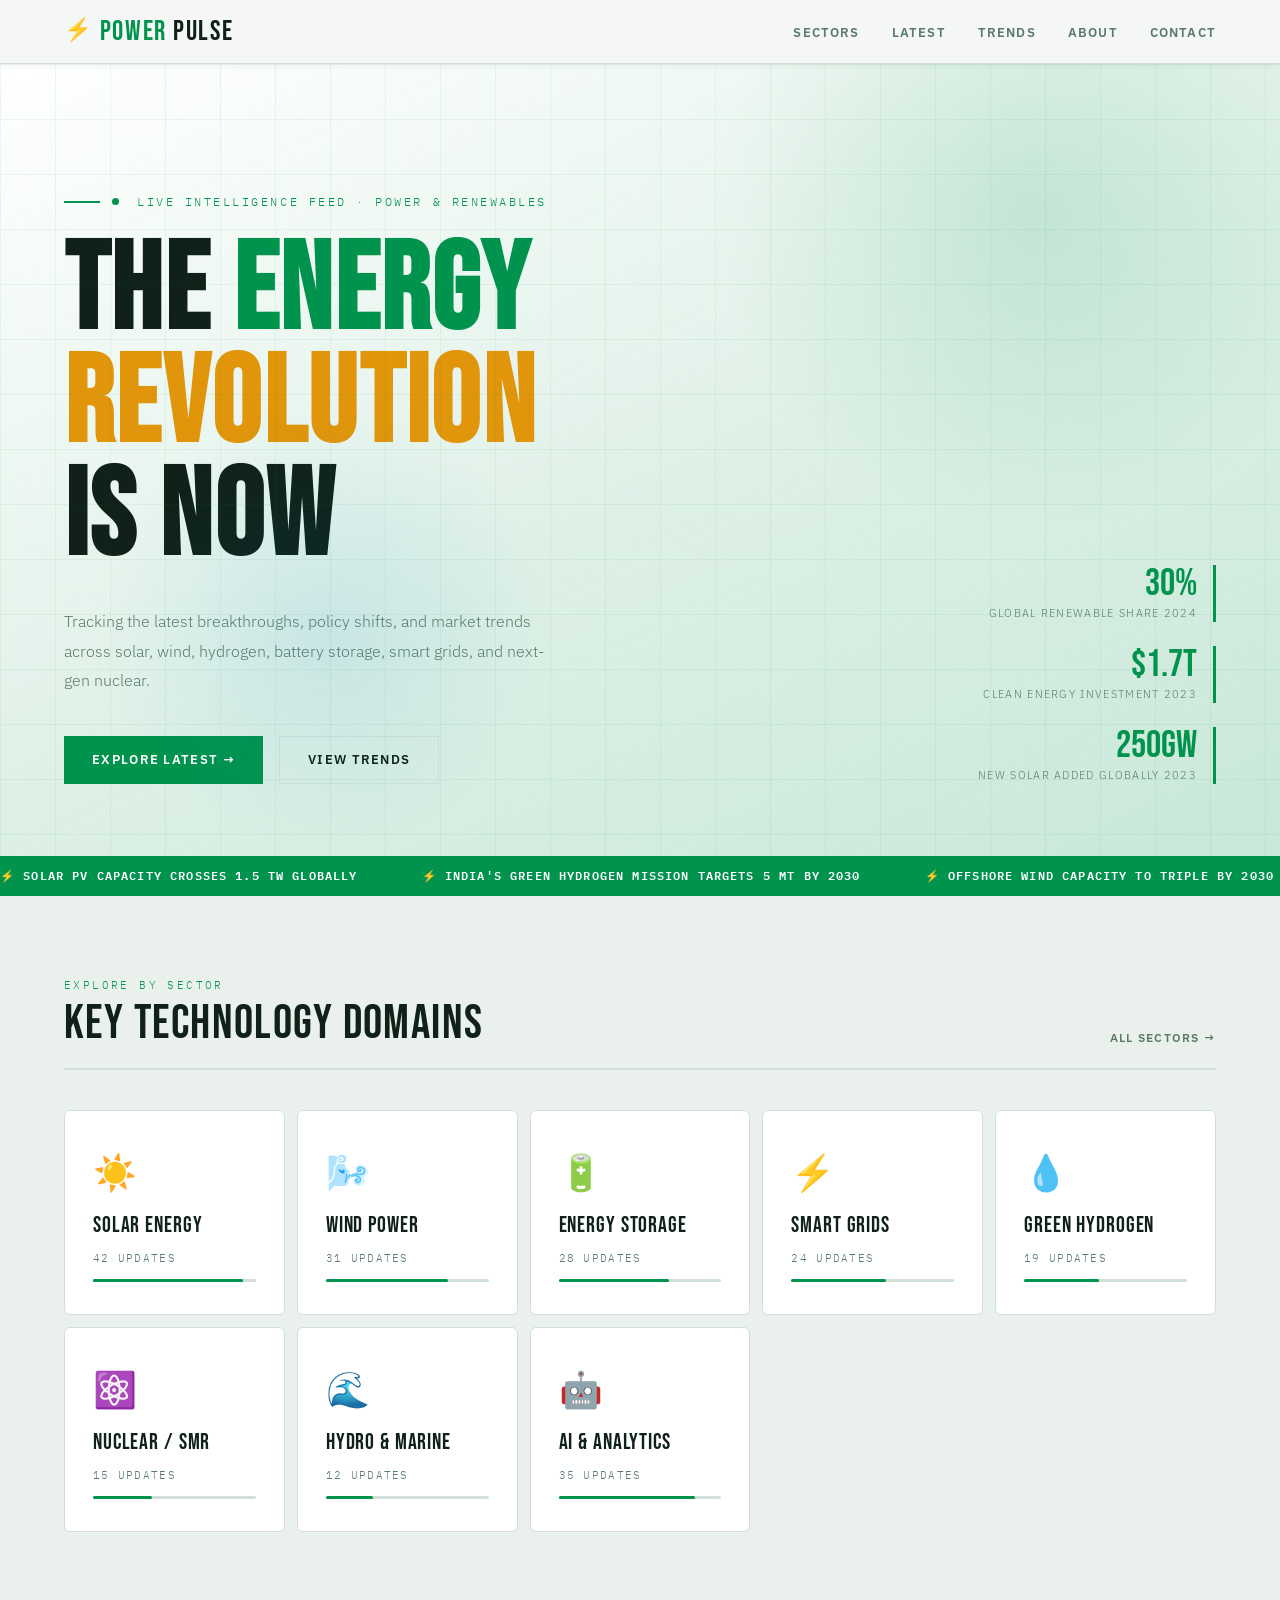
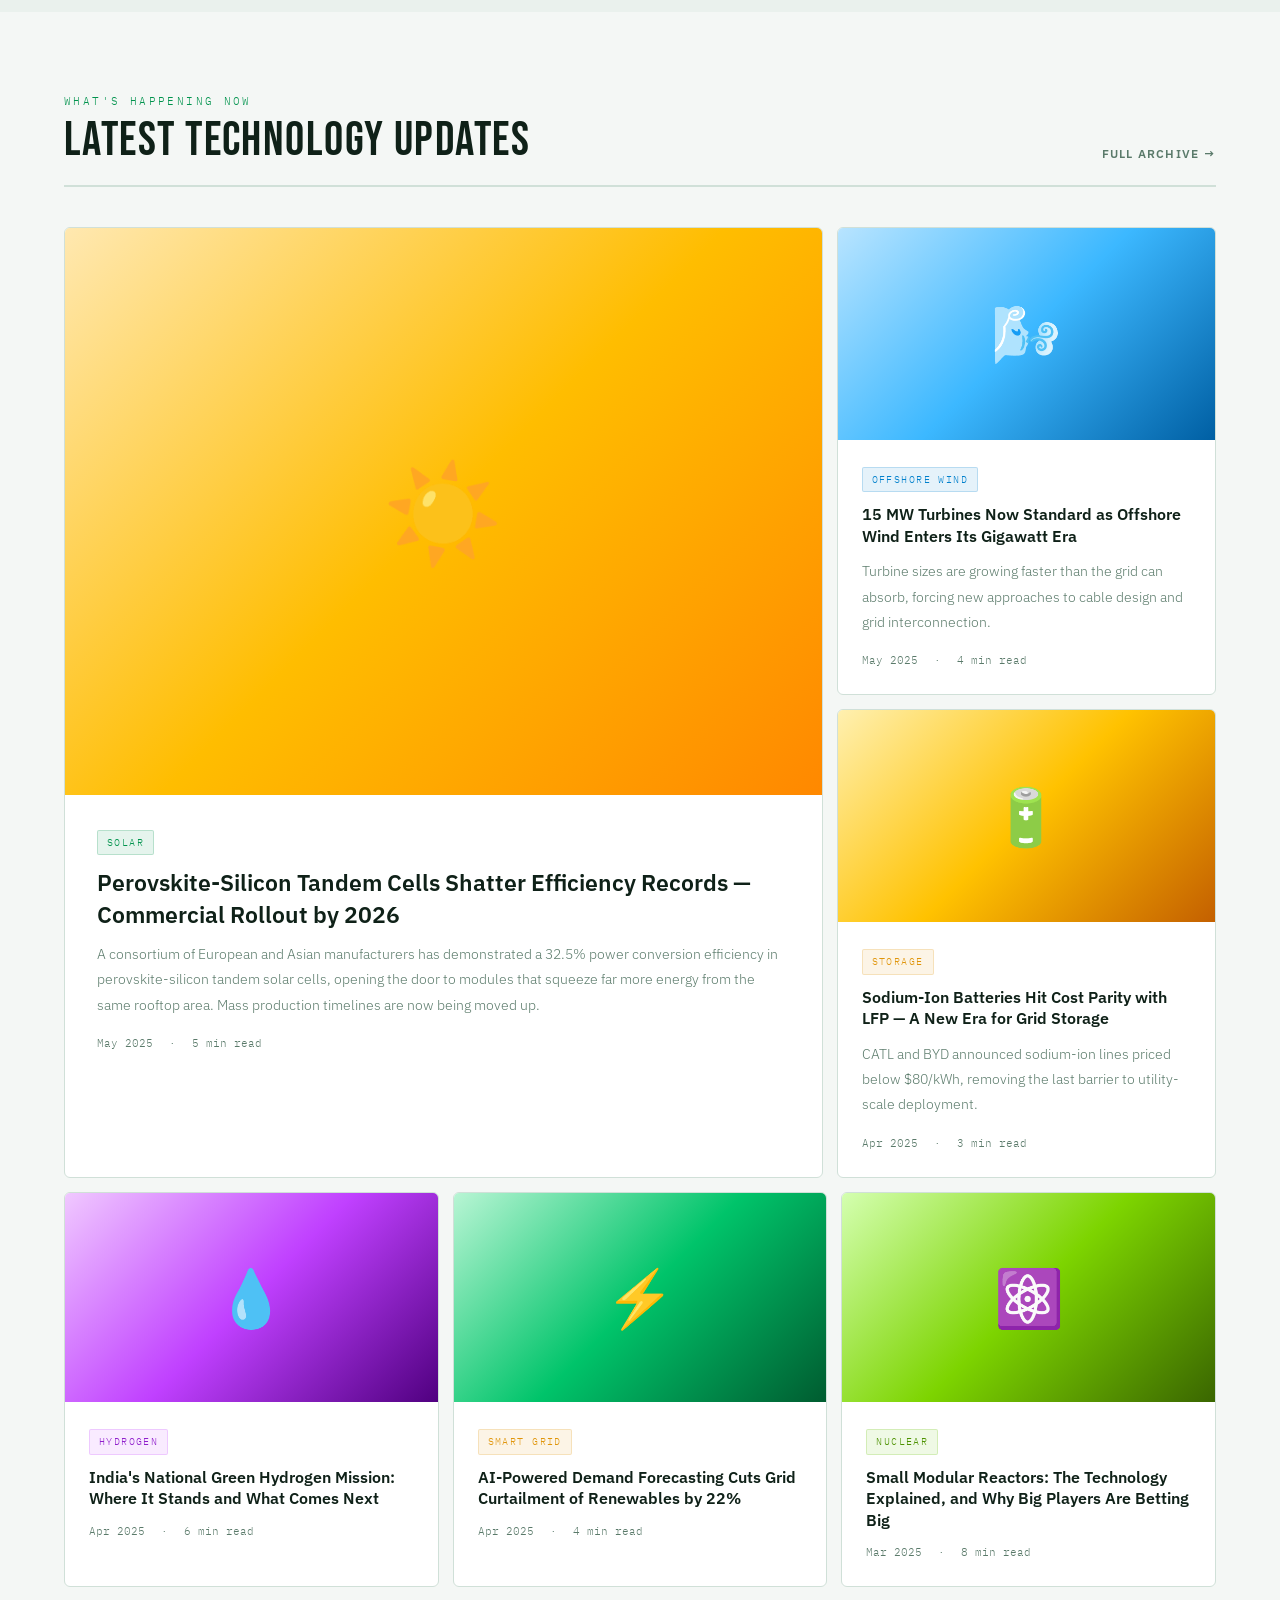
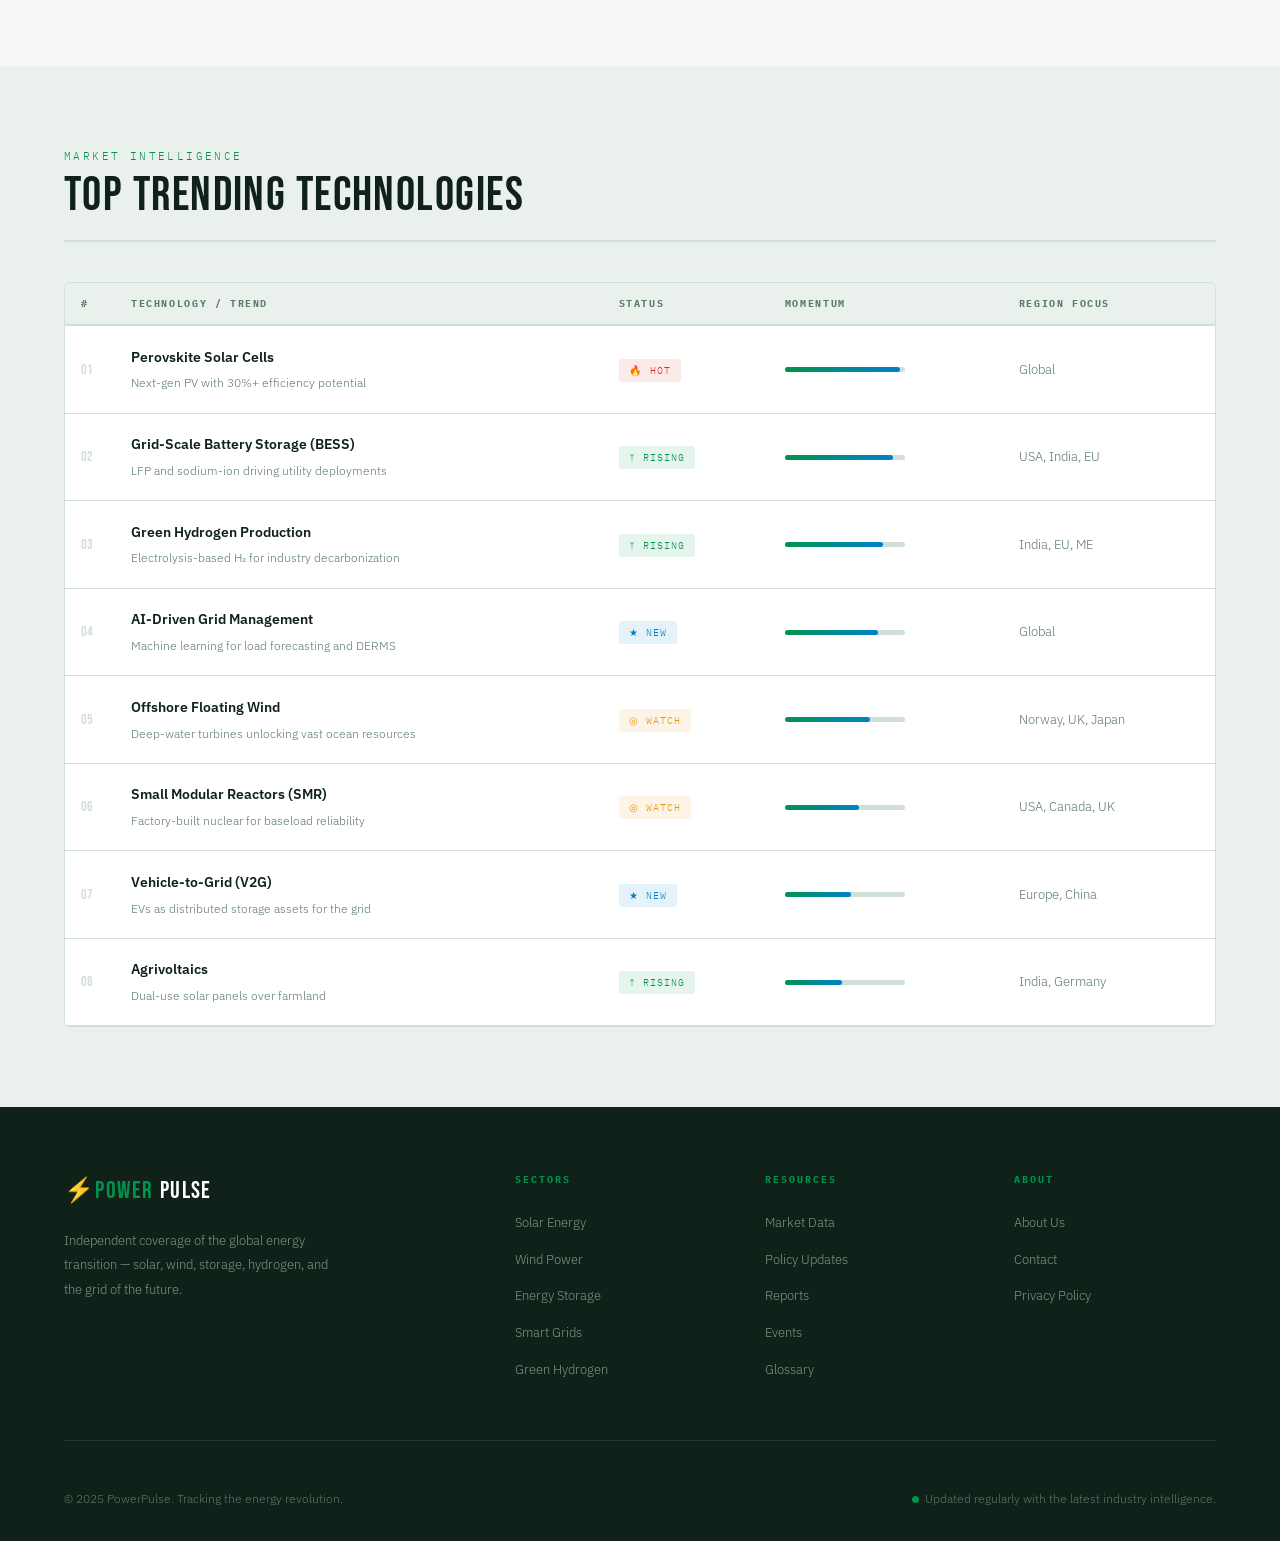
==== commit b01e74b9: "Added About page link" ====
--- a/index.html
+++ b/index.html
@@ -314,6 +314,7 @@
     <li><a href="#sectors">Sectors</a></li>
     <li><a href="#featured">Latest</a></li>
     <li><a href="#trends">Trends</a></li>
+    <li><a href="about.html">About</a></li>
     <li><a href="#contact">Contact</a></li>
   </ul>
 </nav>
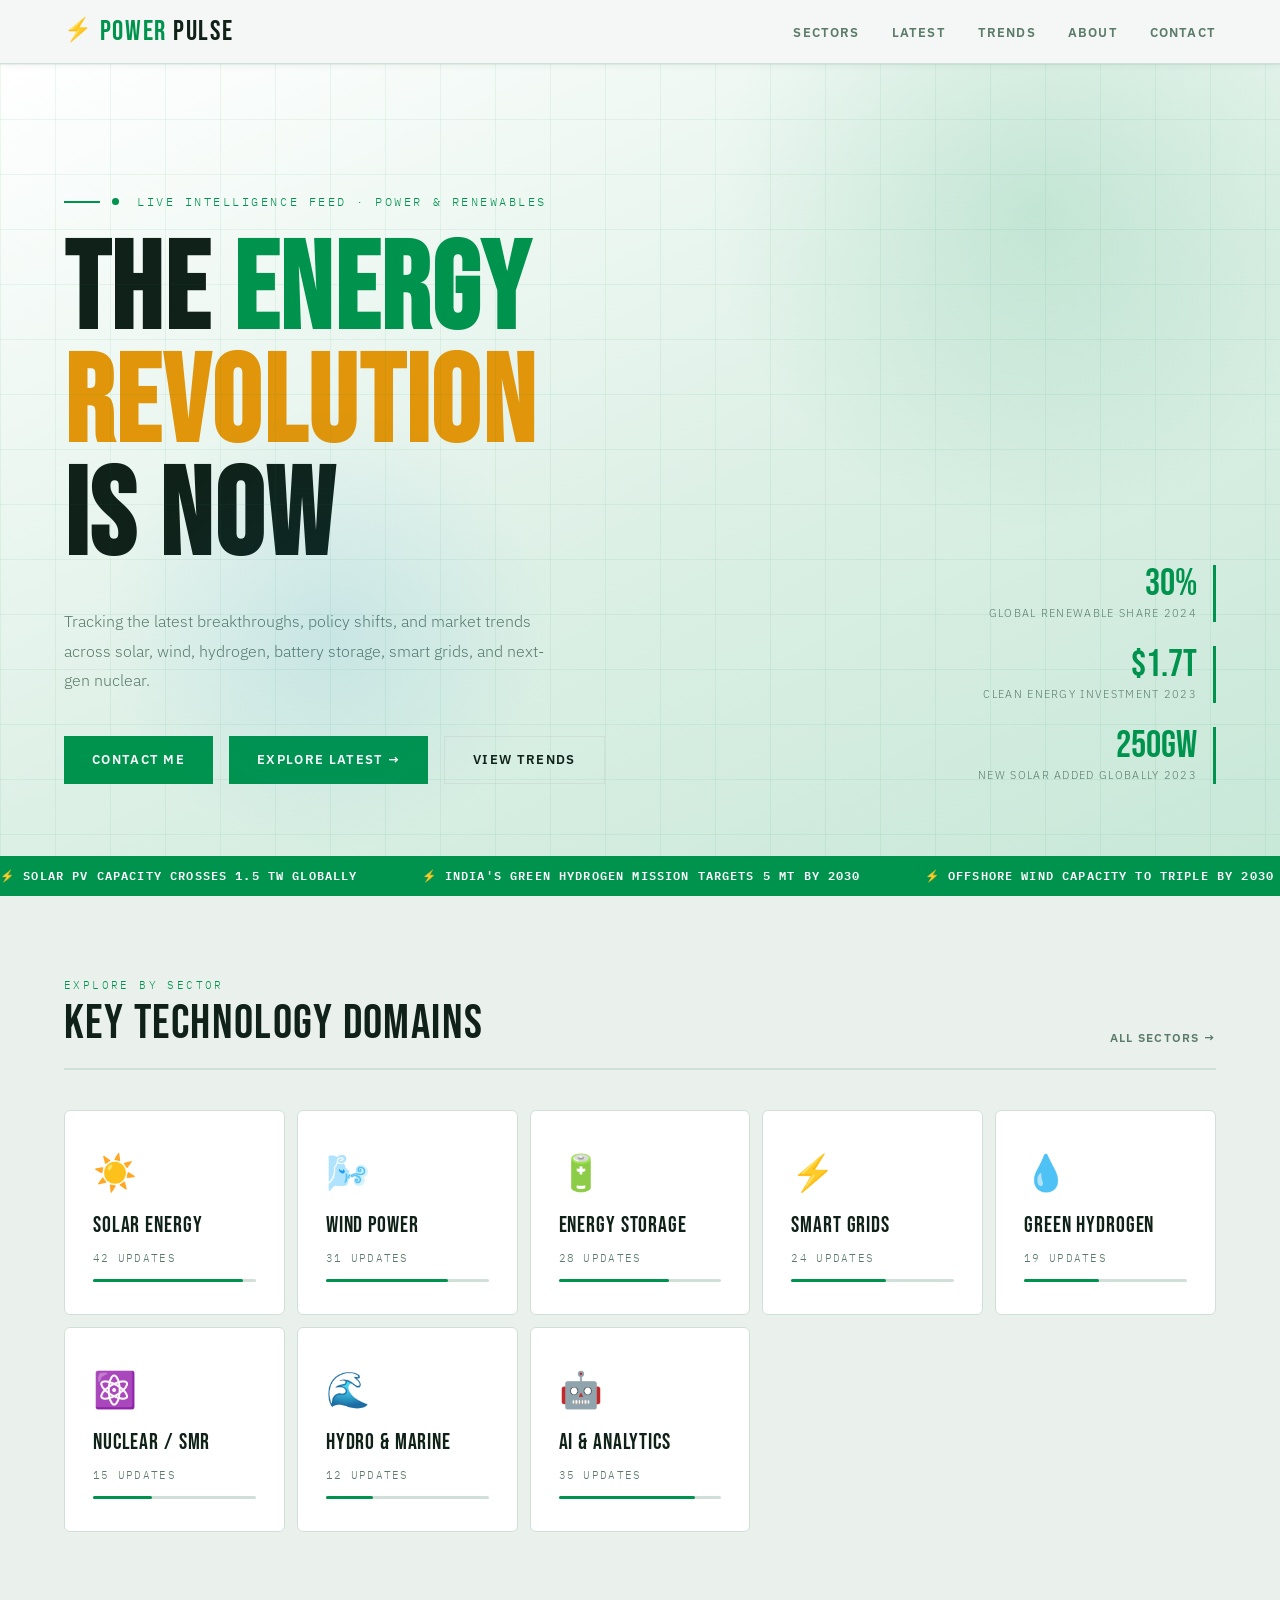
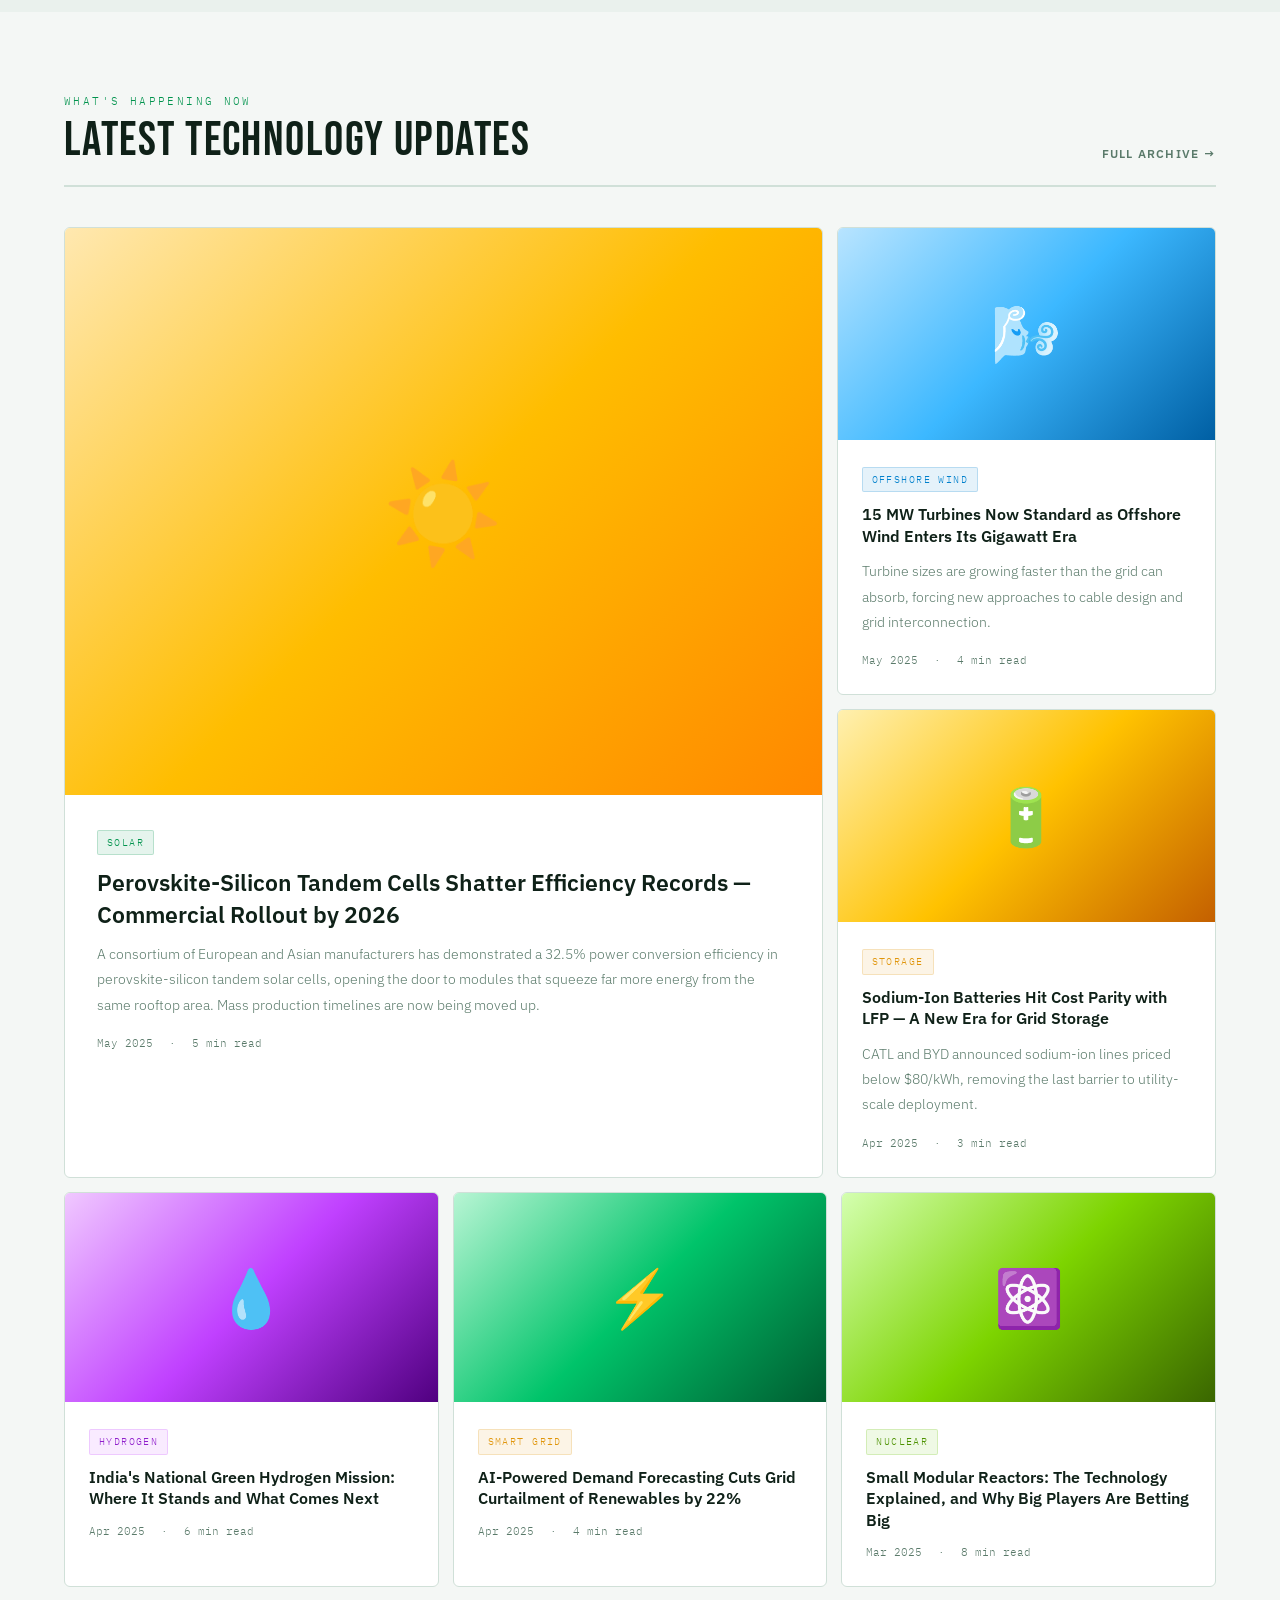
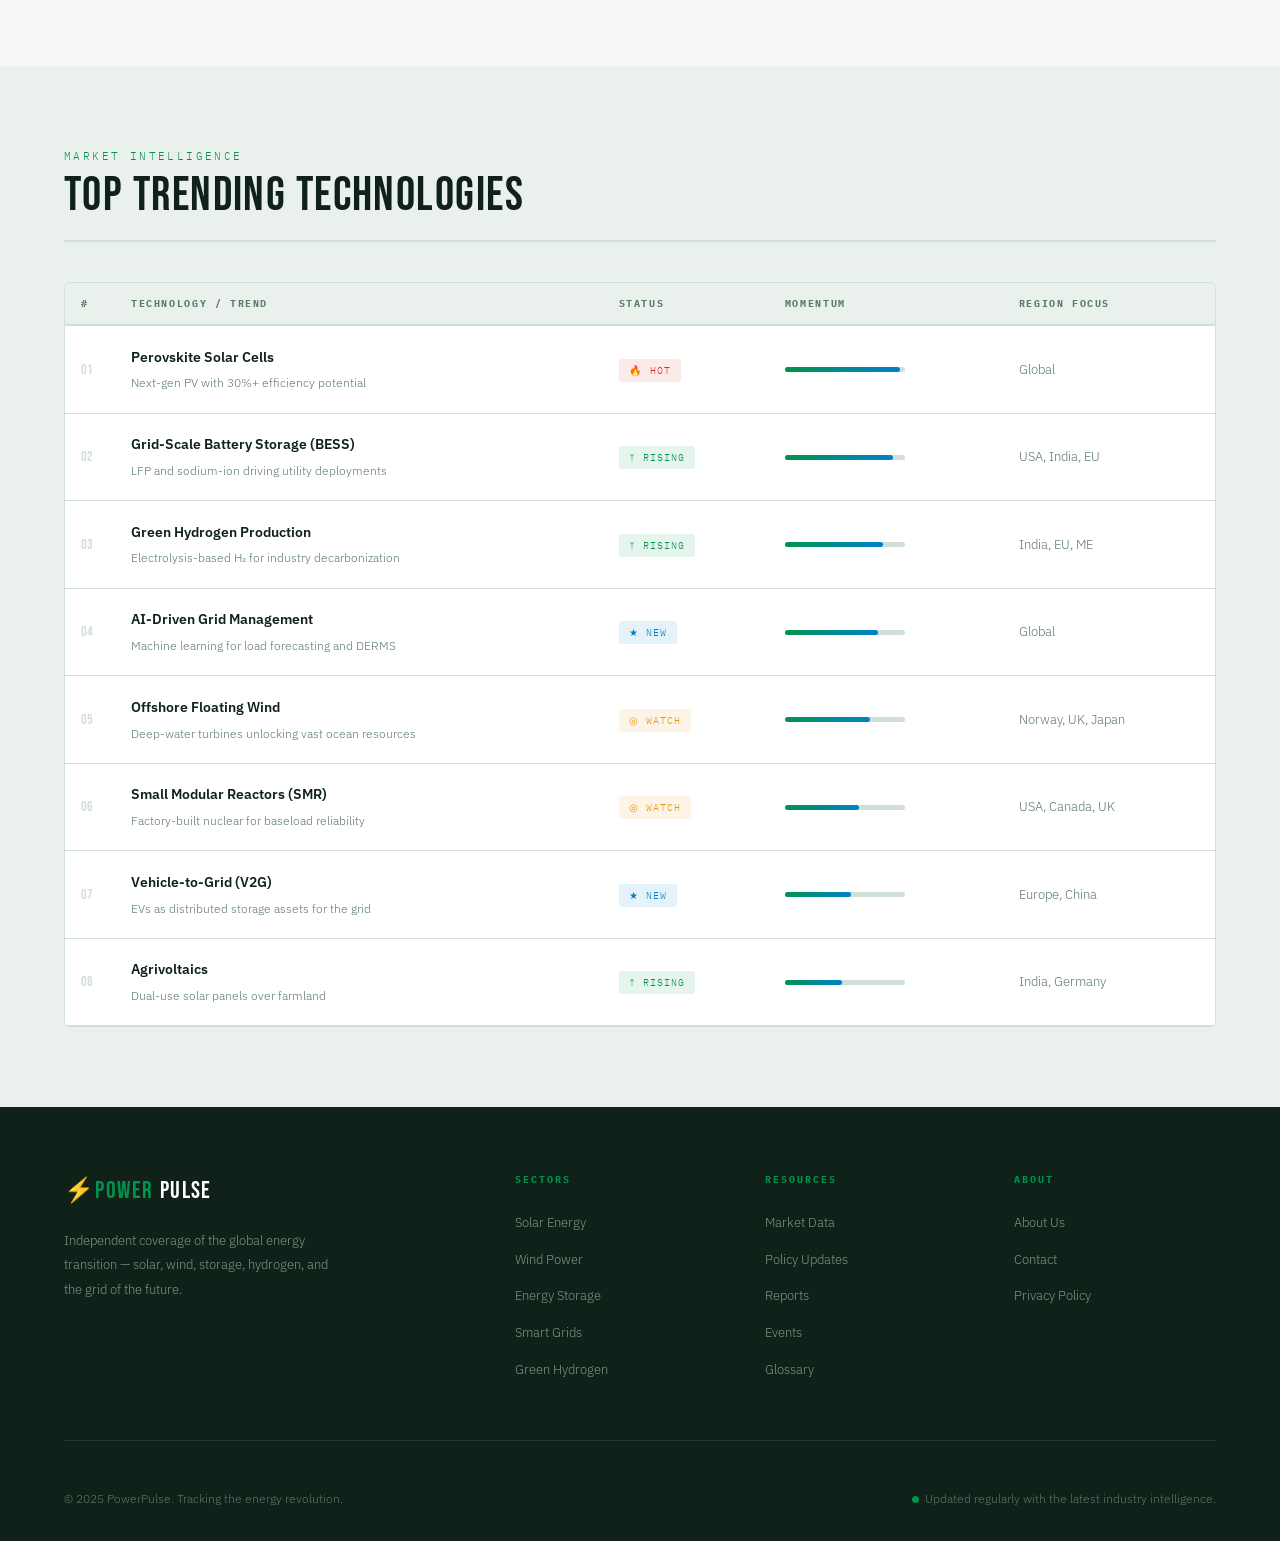
==== commit eded6337: "Update email" ====
--- a/index.html
+++ b/index.html
@@ -328,6 +328,9 @@
   <h1>THE <span class="hl">ENERGY</span><br><span class="hl2">REVOLUTION</span><br>IS NOW</h1>
   <p class="hero-sub">Tracking the latest breakthroughs, policy shifts, and market trends across solar, wind, hydrogen, battery storage, smart grids, and next-gen nuclear.</p>
   <div class="hero-actions">
+    <a href="mailto:anuragp.niti@gmail.com" class="btn btn-primary">
+Contact Me
+</a>
     <a href="#featured" class="btn btn-primary">Explore Latest →</a>
     <a href="#trends" class="btn btn-ghost">View Trends</a>
   </div>
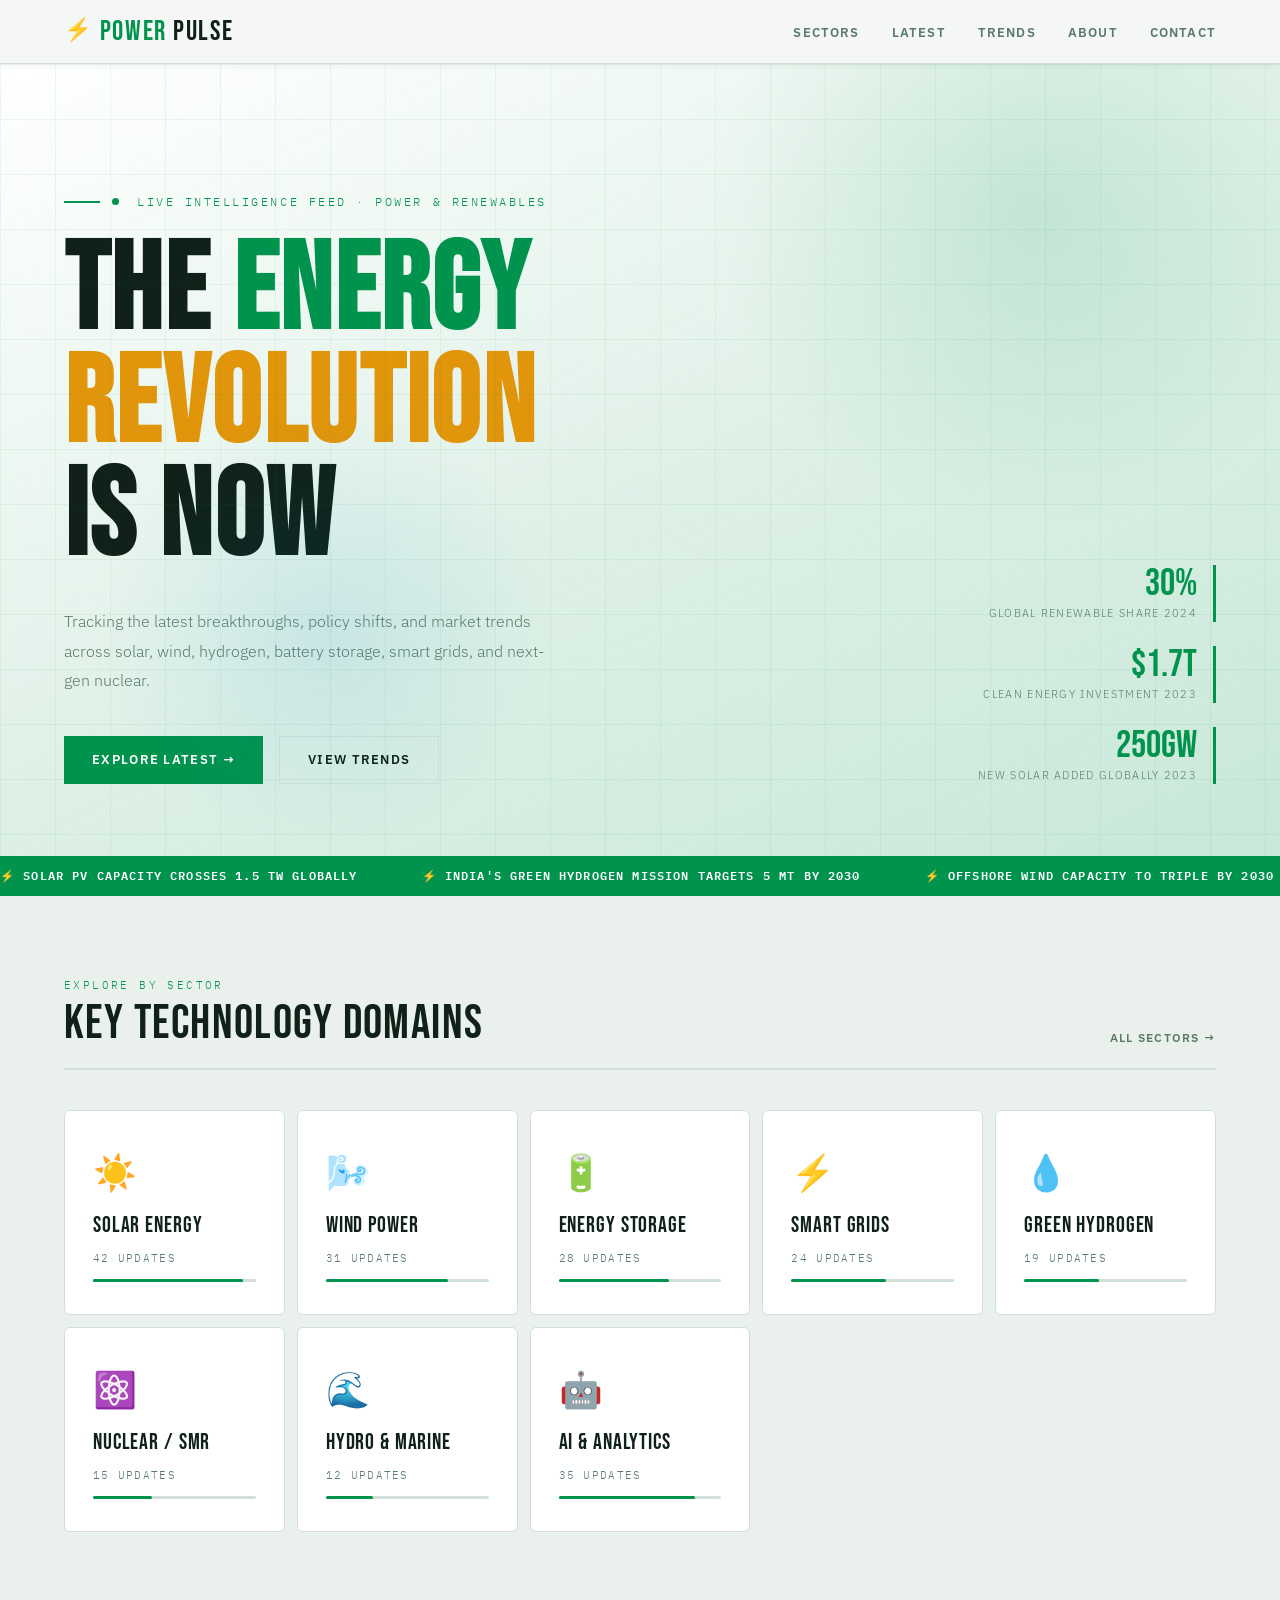
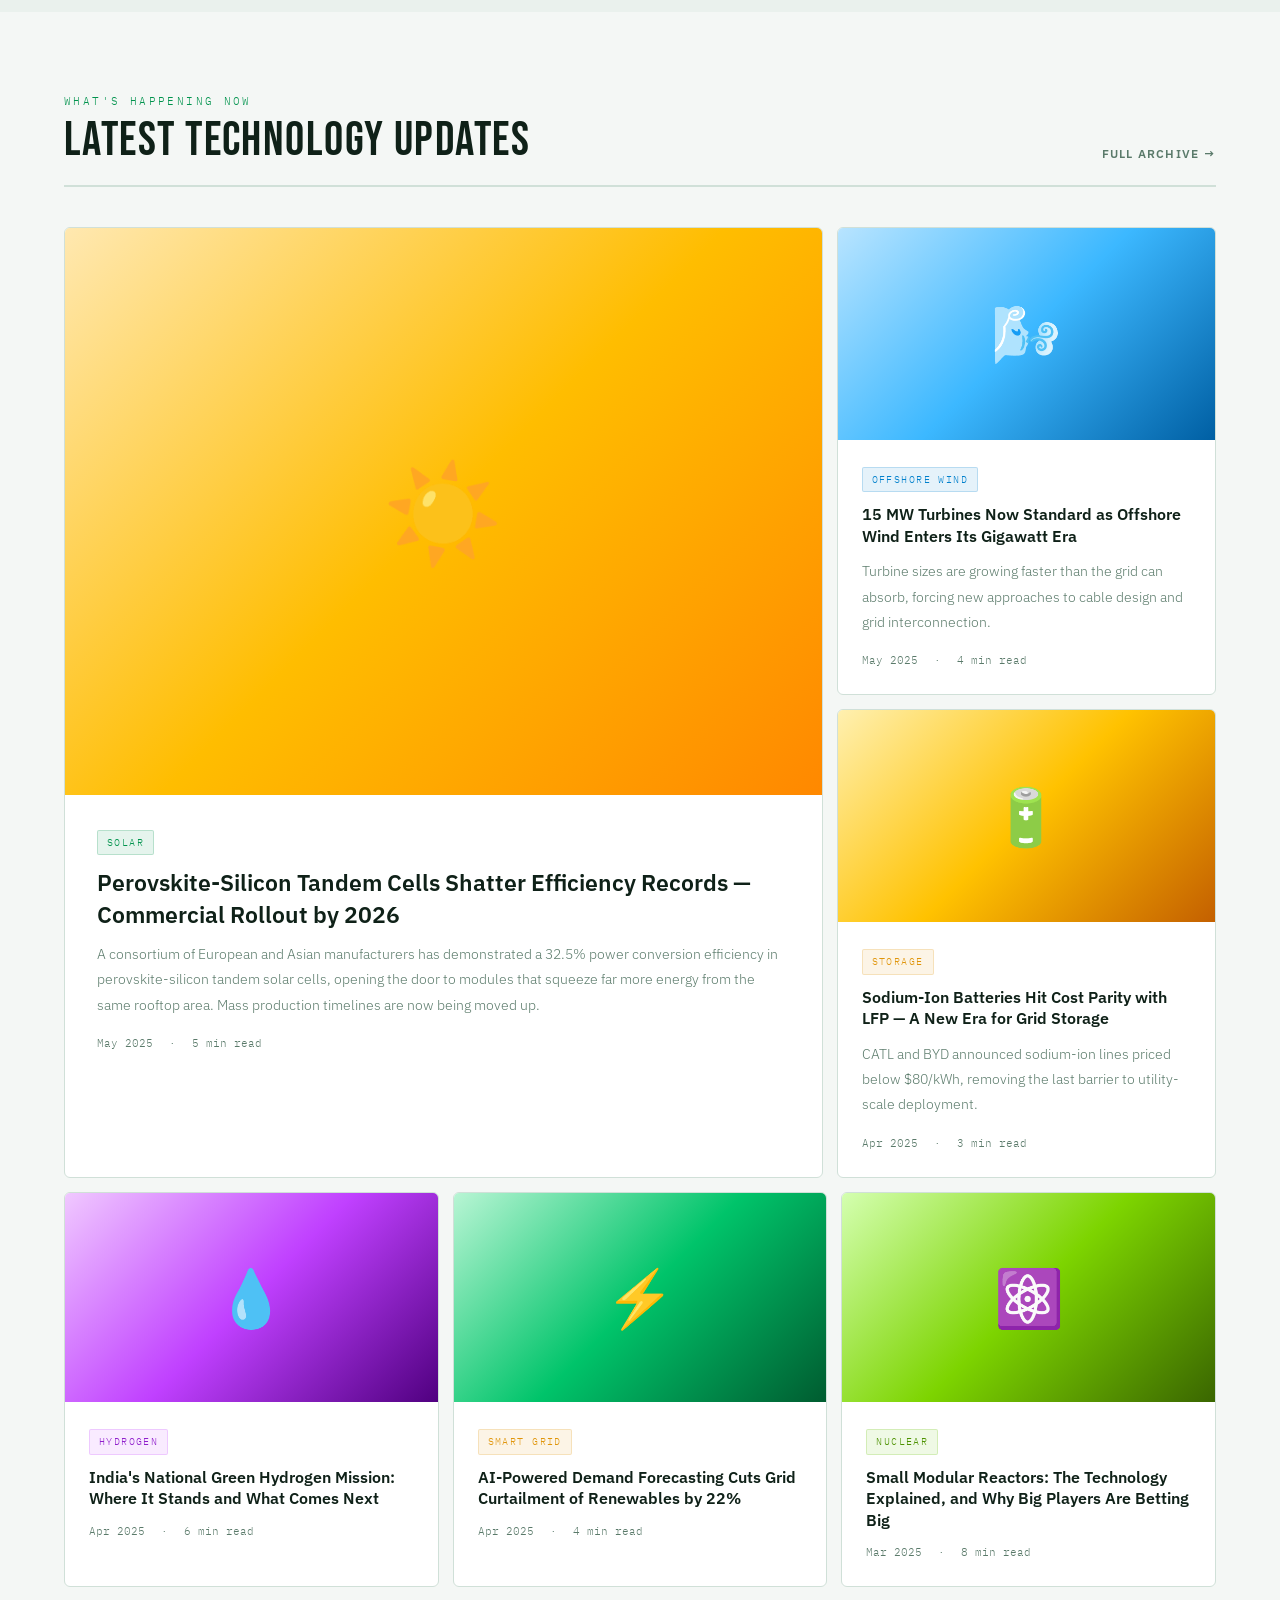
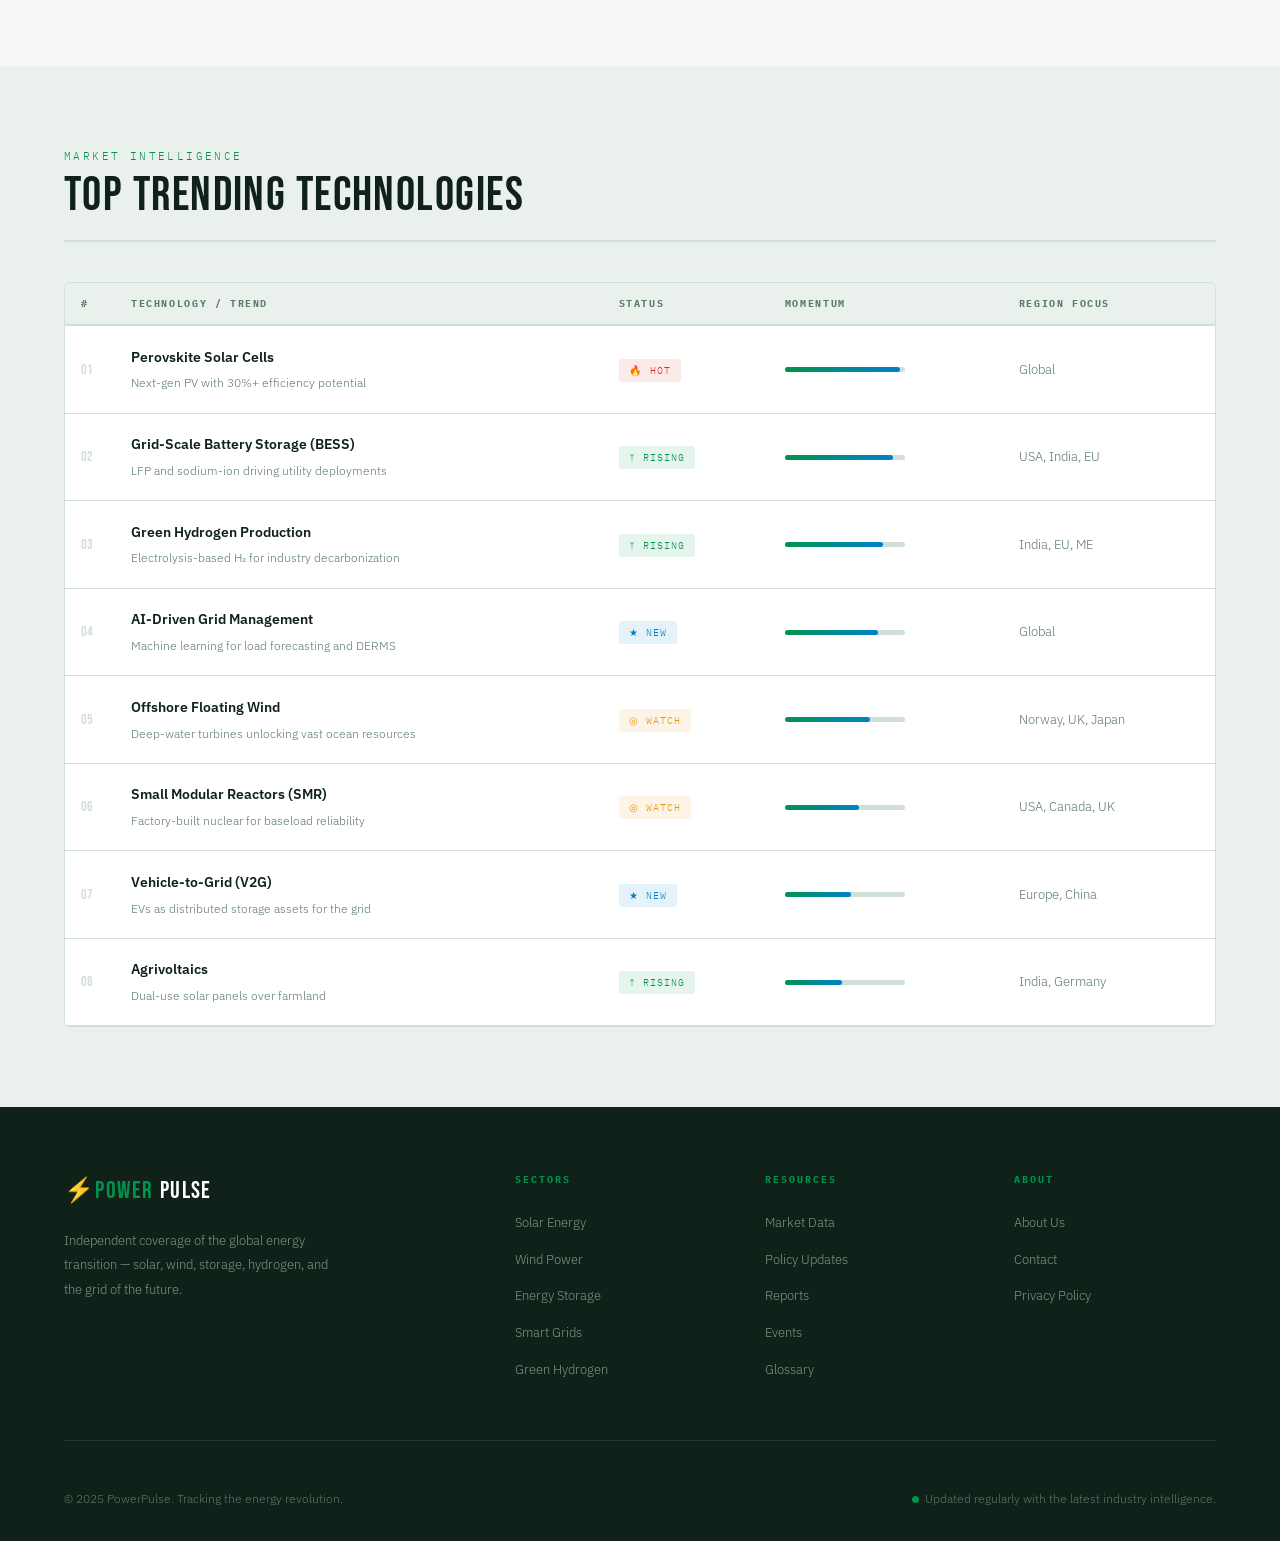
==== commit 5e6af80d: "Update index.html" ====
--- a/index.html
+++ b/index.html
@@ -328,9 +328,6 @@
   <h1>THE <span class="hl">ENERGY</span><br><span class="hl2">REVOLUTION</span><br>IS NOW</h1>
   <p class="hero-sub">Tracking the latest breakthroughs, policy shifts, and market trends across solar, wind, hydrogen, battery storage, smart grids, and next-gen nuclear.</p>
   <div class="hero-actions">
-    <a href="mailto:anuragp.niti@gmail.com" class="btn btn-primary">
-Contact Me
-</a>
     <a href="#featured" class="btn btn-primary">Explore Latest →</a>
     <a href="#trends" class="btn btn-ghost">View Trends</a>
   </div>
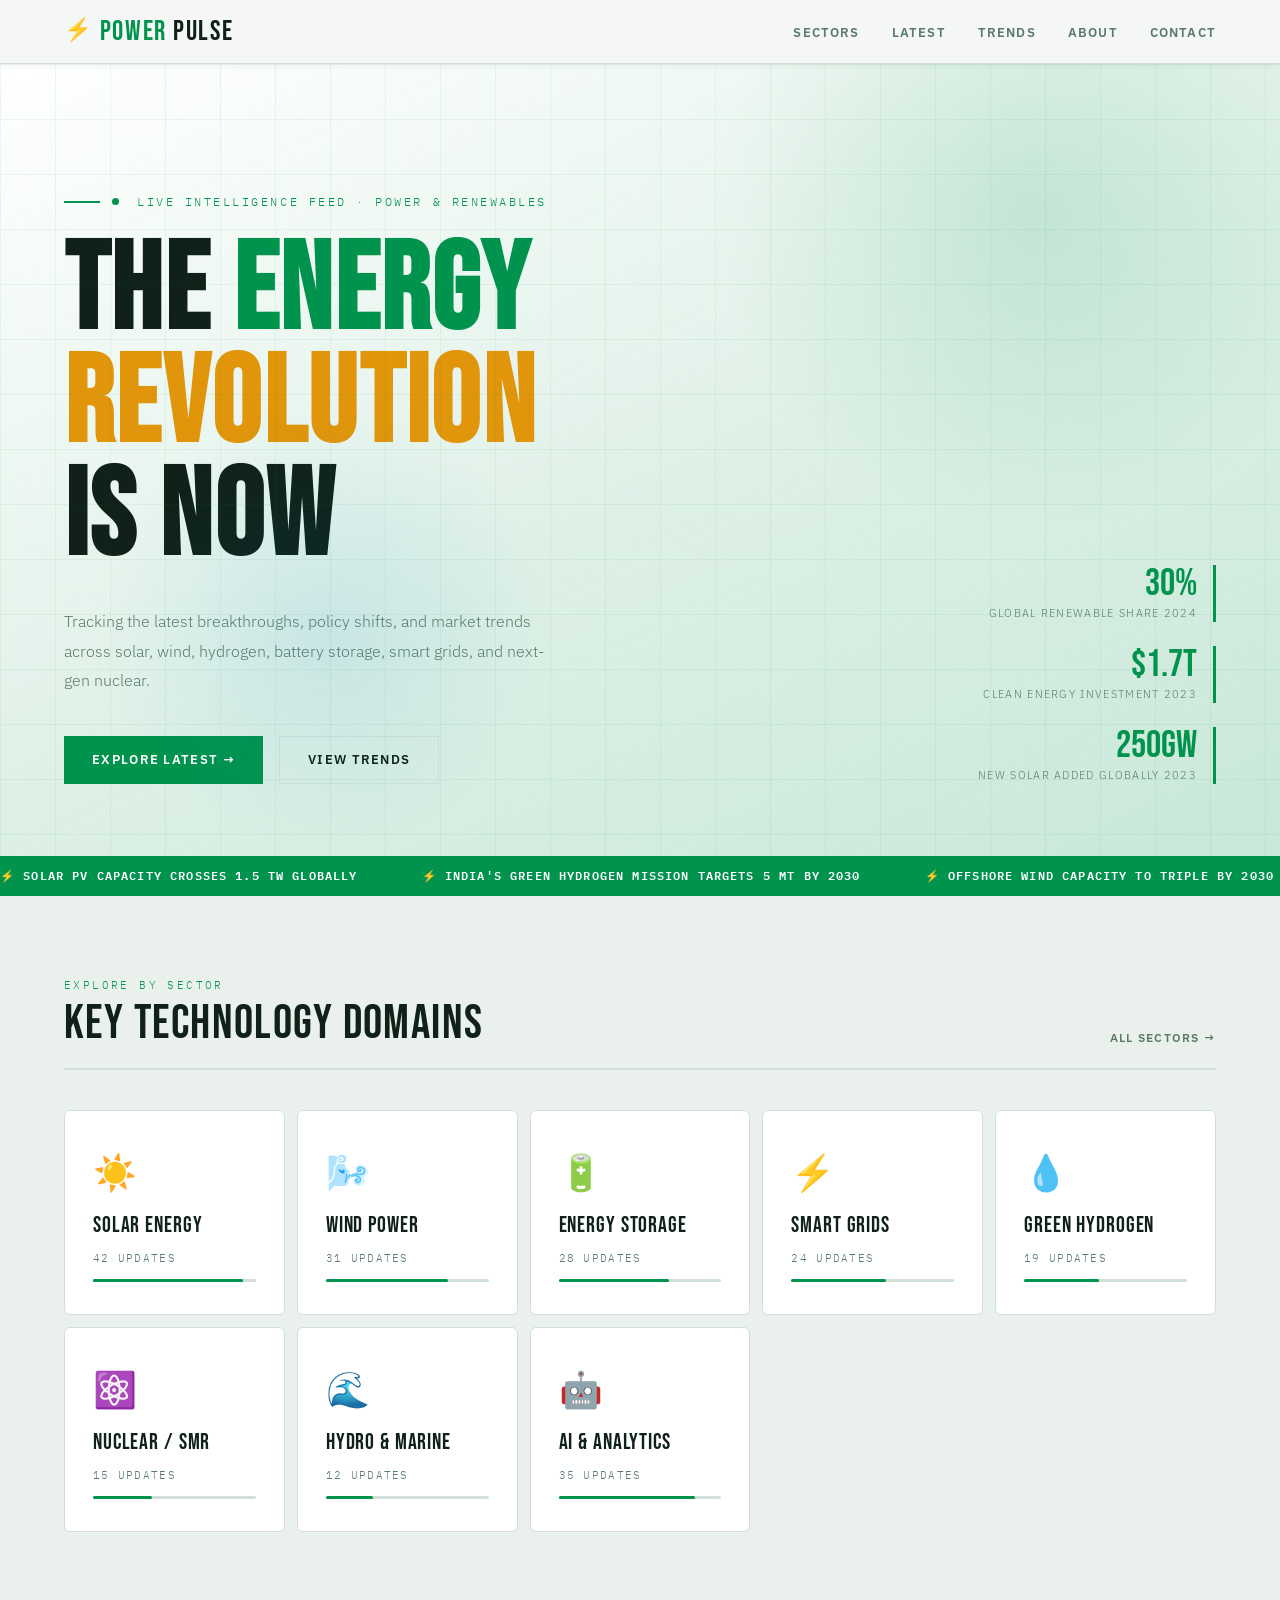
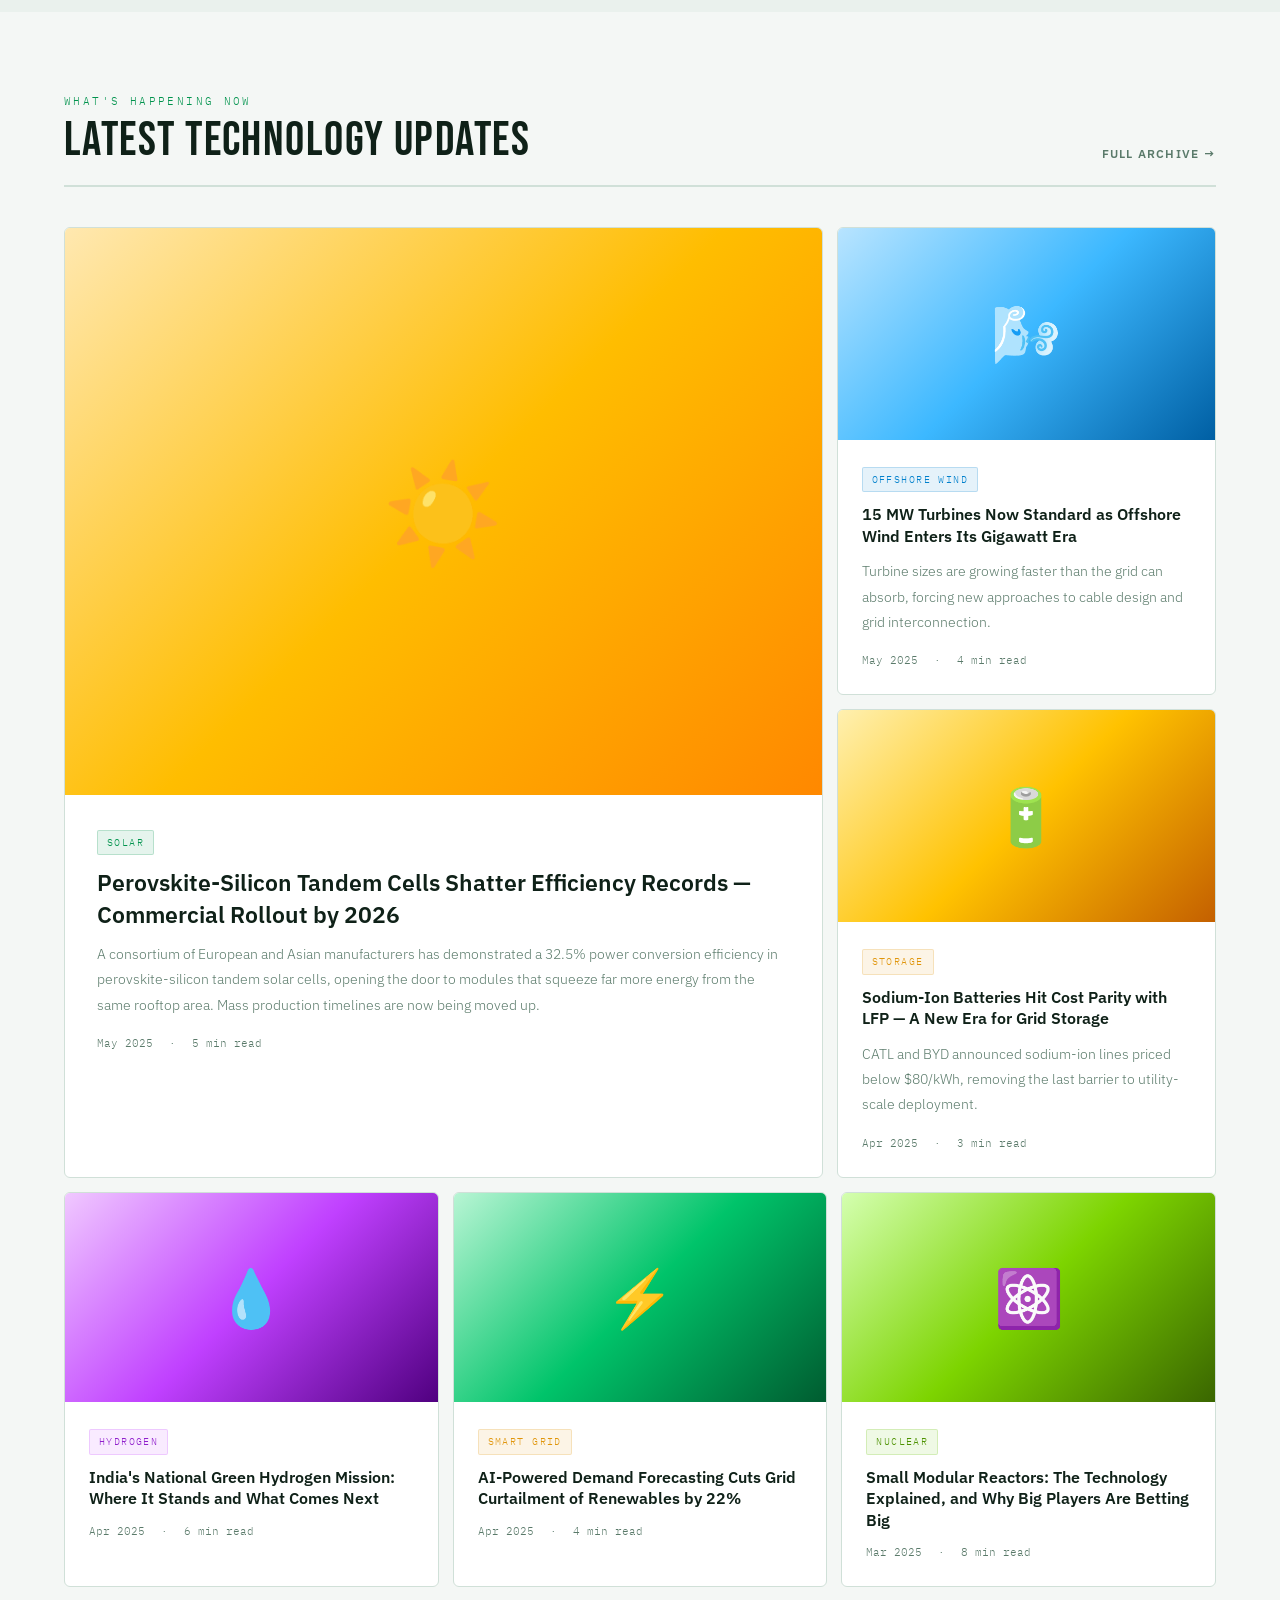
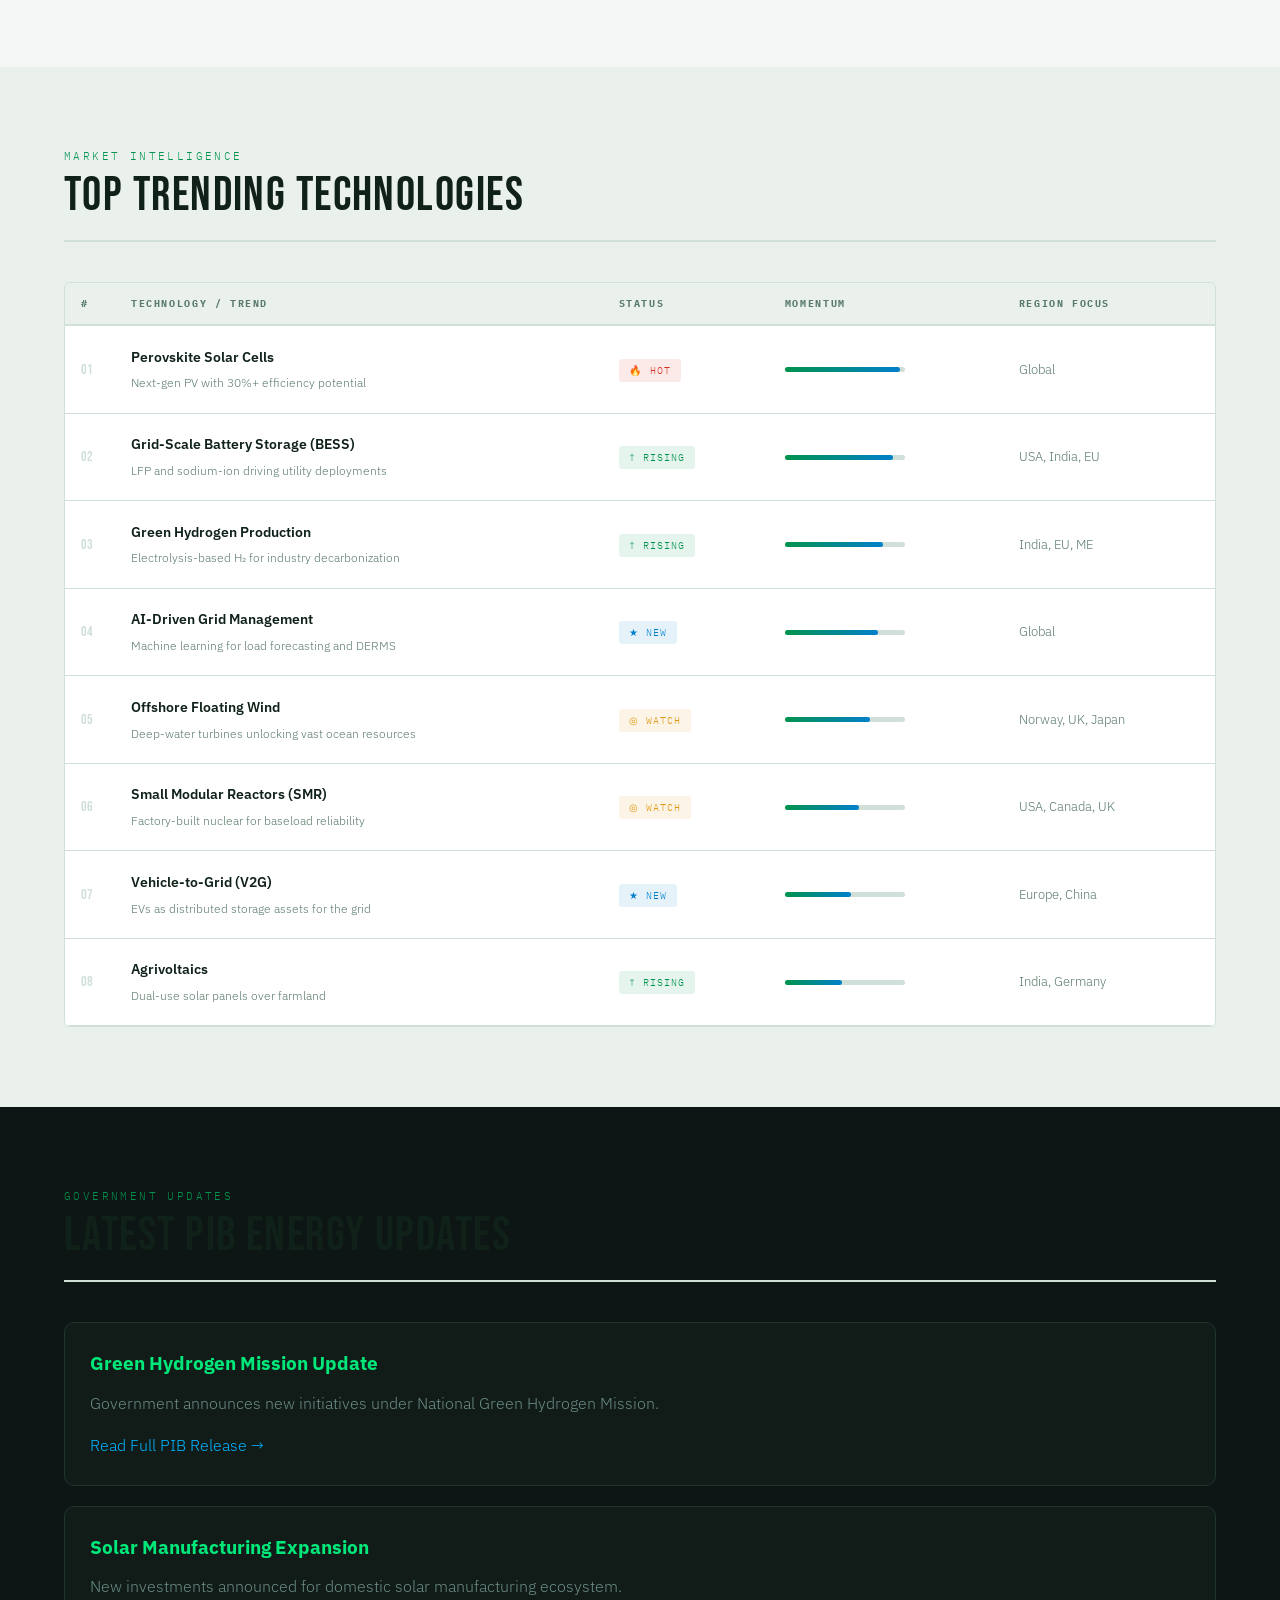
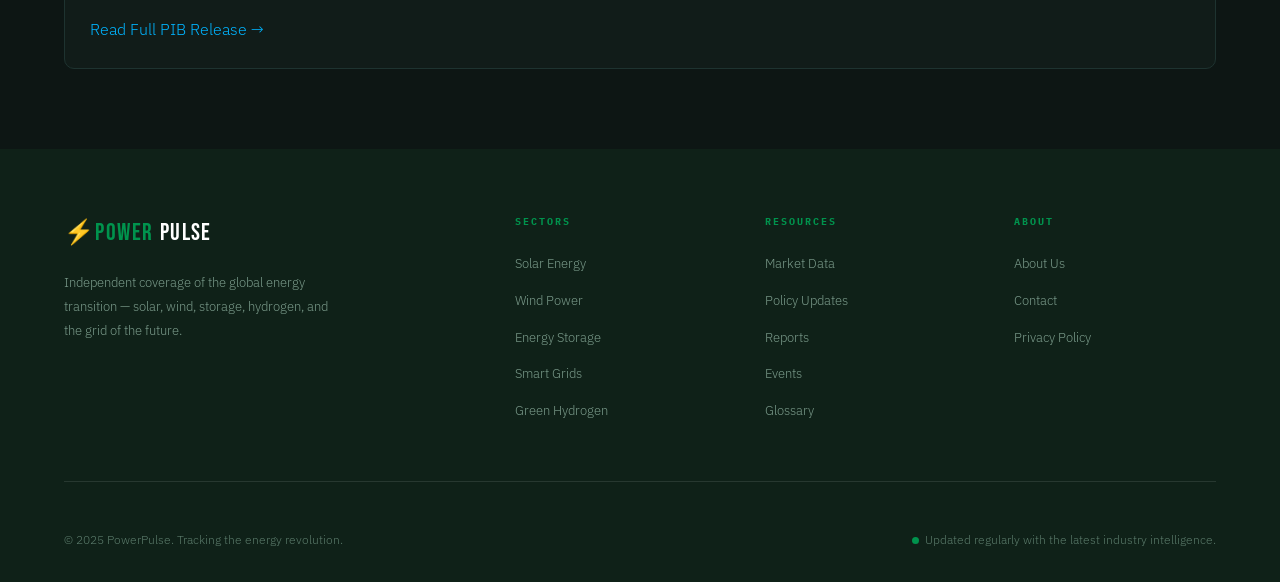
==== commit 370d1fe2: "Added PIB updates section" ====
--- a/index.html
+++ b/index.html
@@ -464,7 +464,73 @@
     </table>
   </div>
 </section>
-
+<section id="pib-updates" style="padding:80px 5vw; background:#0d1614;">
+
+<div class="section-header">
+    <div>
+        <div class="section-label">
+            Government Updates
+        </div>
+
+        <div class="section-title">
+            Latest PIB Energy Updates
+        </div>
+    </div>
+</div>
+
+<div style="display:grid; gap:20px;">
+
+<div style="background:#111c19; padding:25px; border:1px solid #1e3330; border-radius:10px;">
+
+<h3 style="margin-bottom:10px; color:#00e87a;">
+
+Green Hydrogen Mission Update
+
+</h3>
+
+<p style="color:#6b8c85; margin-bottom:15px;">
+
+Government announces new initiatives under National Green Hydrogen Mission.
+
+</p>
+
+<a href="https://pib.gov.in"
+target="_blank"
+style="color:#00b4ff; text-decoration:none;">
+
+Read Full PIB Release →
+
+</a>
+
+</div>
+
+<div style="background:#111c19; padding:25px; border:1px solid #1e3330; border-radius:10px;">
+
+<h3 style="margin-bottom:10px; color:#00e87a;">
+
+Solar Manufacturing Expansion
+
+</h3>
+
+<p style="color:#6b8c85; margin-bottom:15px;">
+
+New investments announced for domestic solar manufacturing ecosystem.
+
+</p>
+
+<a href="https://pib.gov.in"
+target="_blank"
+style="color:#00b4ff; text-decoration:none;">
+
+Read Full PIB Release →
+
+</a>
+
+</div>
+
+</div>
+
+</section>
 <!-- FOOTER -->
 <footer id="contact">
   <div class="footer-top">
